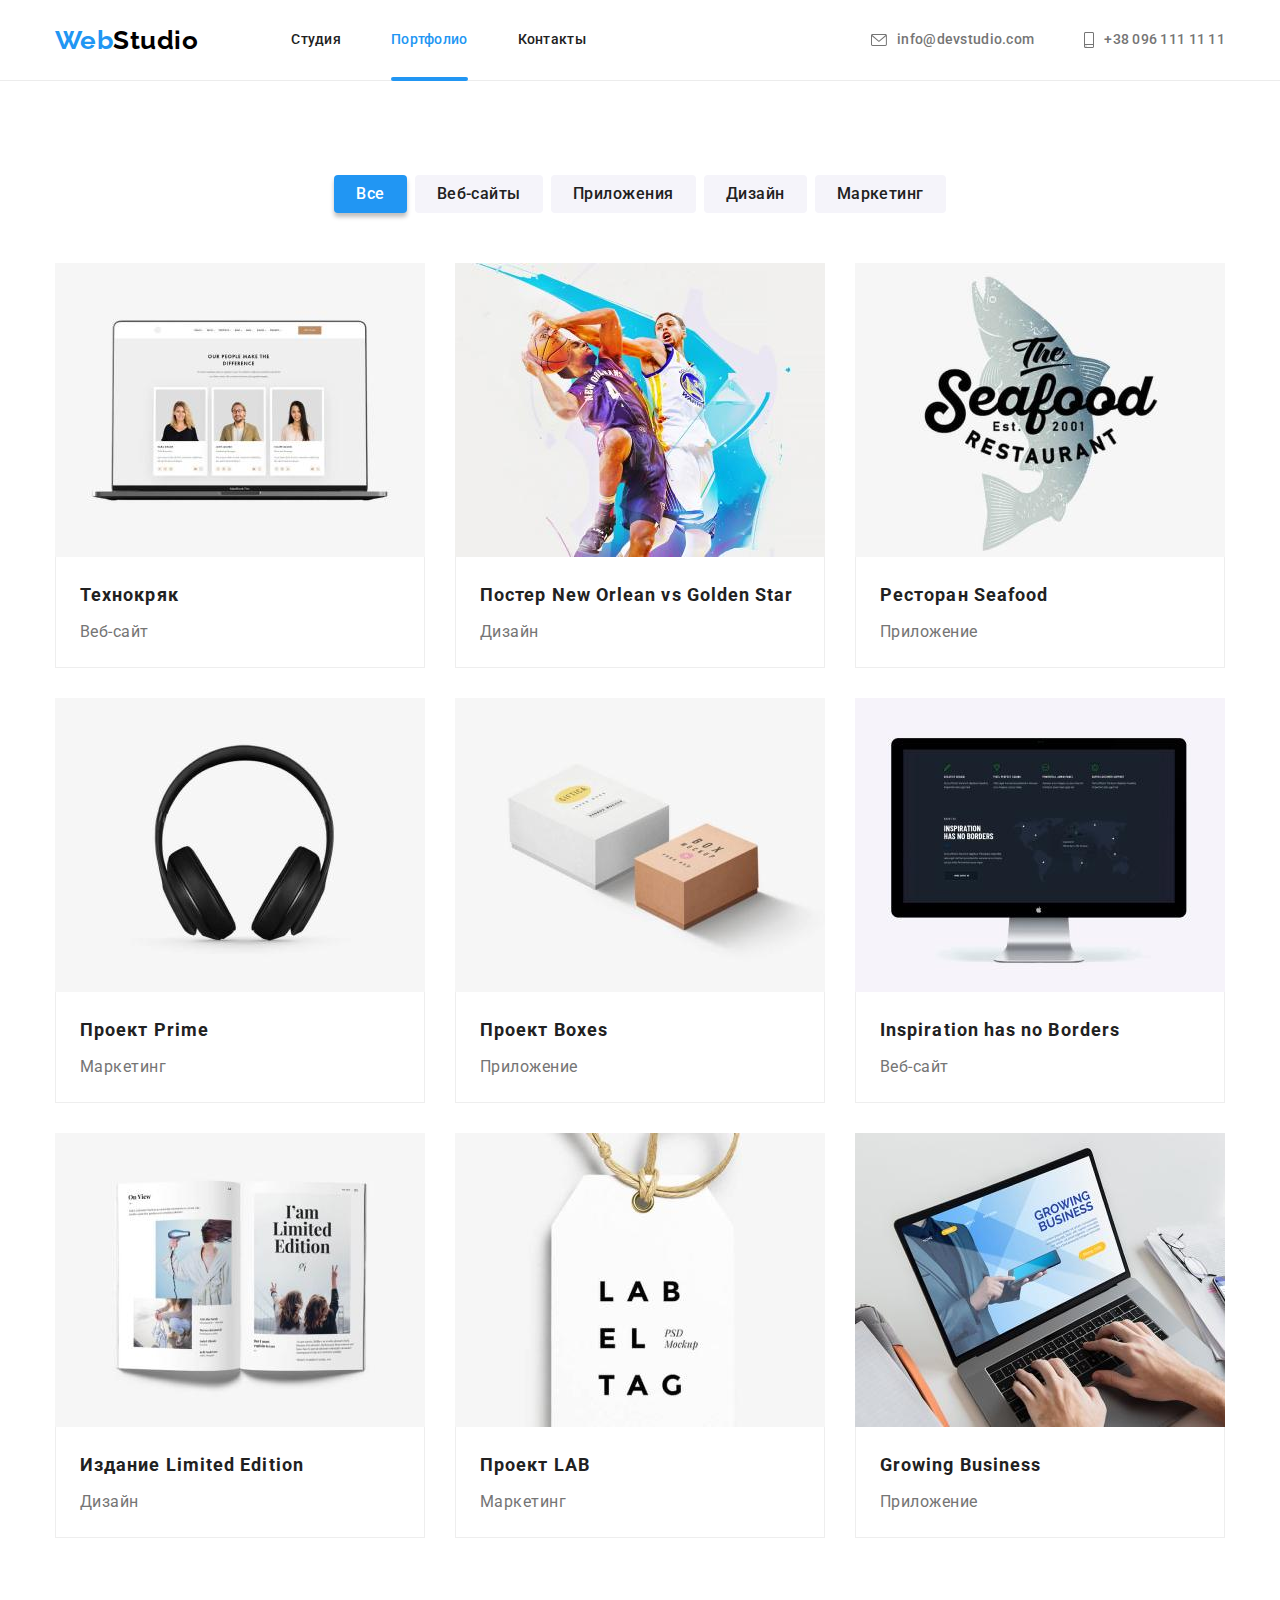
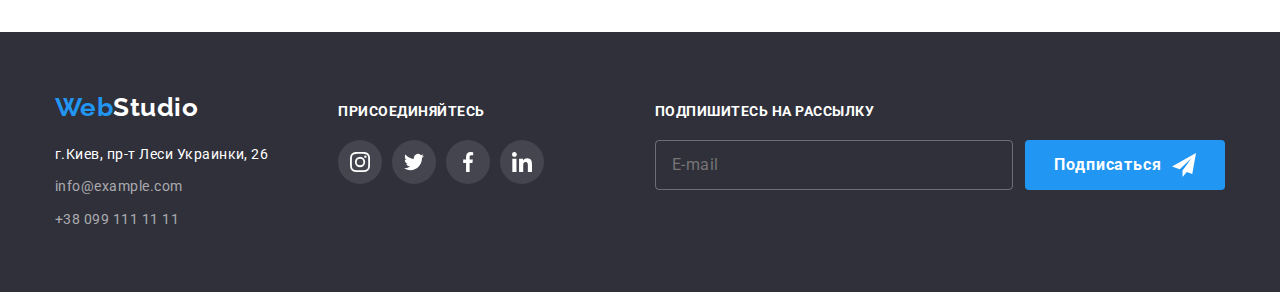
==== portfolio.html @ 1d6836b9 "Adds previous work files" ====
<!DOCTYPE html>
<html lang="ru">

<head>
    <meta charset="UTF-8">
    <meta http-equiv="X-UA-Compatible" content="IE=edge">
    <meta name="viewport" content="width=device-width, initial-scale=1.0">
    <title>Портфолио</title>
    <link rel="preconnect" href="https://fonts.googleapis.com">
    <link rel="preconnect" href="https://fonts.gstatic.com" crossorigin>
    <link href="https://fonts.googleapis.com/css2?family=Raleway:wght@700&family=Roboto:wght@400;500;700;900&display=swap" rel="stylesheet">
    <link rel="stylesheet" href="https://cdnjs.cloudflare.com/ajax/libs/modern-normalize/1.1.0/modern-normalize.min.css">
    <link rel="stylesheet" href="./css/styles.css">
</head>

<body>
    <header class="header">
        <div class="container header-content">
            <!--Лого-->
            <a href="./index.html" class="logo link" lang="en">
                Web<span class="header-logo">Studio</span>
            </a>
    
            <!--Навигация-->
            <nav class="site-nav">
                <ul class="header-list list">
    
                    <li class="header-item">
                        <a href="./index.html" class="header-link link">Студия</a>
                    </li>
    
                    <li class="header-item">
                        <a href="./portfolio.html" class="header-link link current-page">Портфолио</a>
                    </li>
    
                    <li class="header-item">
                        <a href="" class="header-link link">Контакты</a>
                    </li>
    
                </ul>
            </nav>
    
            <!--Контакты №1-->
            <ul class="contacts-list list">
    
                <li class="contacts-item">
                    <a href="mailto:info@devstudio.com" class="header-link contacts-link link">
                        <svg class="icon-envelope" width="16" height="12">
                            <use href="./images/icons.svg#envelope"></use>
                        </svg>
                        info@devstudio.com
                    </a>
                </li>
    
                <li class="contacts-item">
                    <a href="tel:+380961111111" class="header-link contacts-link link">
                        <svg class="icon-smartphone" width="10" height="16">
                            <use href="./images/icons.svg#smartphone"></use>
                        </svg>
                        <span>+38 096 111 11 11</span>
                    </a>
                </li>
    
            </ul>
        </div>
    </header>

<main>
    <section class="section">
        <div class="container">
            <h1 class="visually-hidden">Наше портфолио</h1>
            
            <!--Фильтр-->
            <ul class="filter-list list">
            
                <li class="filter-item">
                    <button class="filter-button current-filter-button btn" type="button">Все</button>
                </li>
            
                <li class="filter-item">
                    <button class="filter-button btn" type="button">Веб-сайты</button>
                </li>
            
                <li class="filter-item">
                    <button class="filter-button btn" type="button">Приложения</button>
                </li>
            
                <li class="filter-item">
                    <button class="filter-button btn" type="button">Дизайн</button>
                </li>
            
                <li class="filter-item">
                    <button class="filter-button btn" type="button">Маркетинг</button>
                </li>
            
            </ul>
            
            <!--Примеры работ-->
            <ul class="work-list list">
            
                <li class="work-item">
                    <a class="work-link link" href="">
                        <div class="work-thumb">
                            <img src="./images/portfolio1.jpg" alt="Ноутбук с открытой страницей сайта" width="370" height="294">
                            <p class="work-description">
                                Технокряк это современная площадка распространения коронавируса. Компании используют эту платформу для цифрового
                                шпионажа и атак на защищённые сервера конкурентов.
                            </p>
                        </div>
                        <div class="work-item-content">
                            <h2 class="work-name">Технокряк</h2>
                            <p class="work-type">Веб-сайт</p>
                        </div>
                    </a>
                </li>
            
                <li class="work-item">
                    <a class="work-link link" href="">
                        <div class="work-thumb">
                            <img src="./images/portfolio2.jpg" alt="Два баскетболиста с баскетбольным мячом" width="370" height="294">
                            <p class="work-description">
                                Технокряк это современная площадка распространения коронавируса. Компании используют эту платформу для цифрового
                                шпионажа и атак на защищённые сервера конкурентов.
                            </p>
                        </div>
                        <div class="work-item-content">
                            <h2 class="work-name">Постер <span lang="en">New Orlean vs Golden Star</span></h2>
                            <p class="work-type">Дизайн</p>
                        </div>
                    </a>
                </li>
            
                <li class="work-item">
                    <a class="work-link link" href="">
                        <div class="work-thumb">
                            <img src="./images/portfolio3.jpg" alt="Логотип ресторана" width="370" height="294">
                            <p class="work-description">
                                Технокряк это современная площадка распространения коронавируса. Компании используют эту платформу для цифрового
                                шпионажа и атак на защищённые сервера конкурентов.
                            </p>
                        </div>
                        <div class="work-item-content">
                            <h2 class="work-name">Ресторан <span lang="en">Seafood</span></h2>
                            <p class="work-type">Приложение</p>
                        </div>
                    </a>
                </li>
            
                <li class="work-item">
                    <a class="work-link link" href="">
                        <div class="work-thumb">
                            <img src="./images/portfolio4.jpg" alt="Наушники" width="370" height="294">
                            <p class="work-description">
                                Технокряк это современная площадка распространения коронавируса. Компании используют эту платформу для цифрового
                                шпионажа и атак на защищённые сервера конкурентов.
                            </p>
                        </div>
                        <div class="work-item-content">
                            <h2 class="work-name">Проект <span lang="en">Prime</span></h2>
                            <p class="work-type">Маркетинг</p>
                        </div>
                    </a>
                </li>
            
                <li class="work-item">
                    <a class="work-link link" href="">
                        <div class="work-thumb">
                            <img src="./images/portfolio5.jpg" alt="Белая и коричневая картонные коробочки" width="370" height="294">
                            <p class="work-description">
                                Технокряк это современная площадка распространения коронавируса. Компании используют эту платформу для цифрового
                                шпионажа и атак на защищённые сервера конкурентов.
                            </p>
                        </div>
                        <div class="work-item-content">
                            <h2 class="work-name">Проект <span lang="en">Boxes</span></h2>
                            <p class="work-type">Приложение</p>
                        </div>
                    </a>
                </li>
            
                <li class="work-item">
                    <a class="work-link link" href="">
                        <div class="work-thumb">
                            <img src="./images/portfolio6.jpg" alt="Моноблок с открытой страницей сайта" width="370" height="294">
                            <p class="work-description">
                                Технокряк это современная площадка распространения коронавируса. Компании используют эту платформу для цифрового
                                шпионажа и атак на защищённые сервера конкурентов.
                            </p>
                        </div>
                        <div class="work-item-content">
                            <h2 class="work-name" lang="en">Inspiration has no Borders</h2>
                            <p class="work-type">Веб-сайт</p>
                        </div>
                    </a>
                </li>
            
                <li class="work-item">
                    <a class="work-link link" href="">
                        <div class="work-thumb">
                            <img src="./images/portfolio7.jpg" alt="Разворот журнала" width="370" height="294">
                            <p class="work-description">
                                Технокряк это современная площадка распространения коронавируса. Компании используют эту платформу для цифрового
                                шпионажа и атак на защищённые сервера конкурентов.
                            </p>
                        </div>
                        <div class="work-item-content">
                            <h2 class="work-name">Издание <span lang="en">Limited Edition</span></h2>
                            <p class="work-type">Дизайн</p>
                        </div>
                    </a>
                </li>
            
                <li class="work-item">
                    <a class="work-link link" href="">
                        <div class="work-thumb">
                            <img src="./images/portfolio8.jpg" alt="Бирка с логотипом проекта" width="370" height="294">
                            <p class="work-description">
                                Технокряк это современная площадка распространения коронавируса. Компании используют эту платформу для цифрового
                                шпионажа и атак на защищённые сервера конкурентов.
                            </p>
                        </div>
                        <div class="work-item-content">
                            <h2 class="work-name">Проект <span lang="en">LAB</span></h2>
                            <p class="work-type">Маркетинг</p>
                        </div>
                    </a>
                </li>
            
                <li class="work-item">
                    <a class="work-link link" href="">
                        <div class="work-thumb">
                            <img src="./images/portfolio9.jpg" alt="Ноутбук с открытой страницей приложения" width="370" height="294">
                            <p class="work-description">
                                Технокряк это современная площадка распространения коронавируса. Компании используют эту платформу для цифрового
                                шпионажа и атак на защищённые сервера конкурентов.
                            </p>
                        </div>
                        <div class="work-item-content">
                            <h2 class="work-name" lang="en">Growing Business</h2>
                            <p class="work-type">Приложение</p>
                        </div>
                    </a>
                </li>
            
            </ul>
        </div>
    </section>
</main>

<footer class="footer">
    <div class="container flex-footer">
        <div class="first-footer-div">
            <!--Лого-->
            <a href="./index.html" class="logo link" lang="en">
                Web<span class="footer-logo">Studio</span>
            </a>
    
            <!--Контакти №2-->
            <address>
                <ul class="footer-list list">
    
                    <li class="footer-item">
                        <a href="https://goo.gl/maps/CdvJLRiEL6Q8Smko8" target="_blank" rel="noreferrer noopener"
                            class="footer-first-link footer-link link">г.Киев, пр-т Леси Украинки, 26</a>
                    </li>
    
                    <li class="footer-item">
                        <a href="mailto:info@example.com" class="footer-link link">info@example.com</a>
                    </li>
    
                    <li class="footer-item">
                        <a href="tel:+380991111111" class="footer-link link">+38 099 111 11 11</a>
                    </li>
    
                </ul>
            </address>
        </div>
    
        <!--Присоединяйтесь-->
        <div class="footer-second-div">
            <strong class="footer-div-title">Присоединяйтесь</strong>
            <ul class="join-list list">
    
                <li class="join-item">
                    <a class="join-social-link" href="">
                        <svg width="20" height="20">
                            <use href="./images/icons.svg#instagram"></use>
                        </svg>
                    </a>
                </li>
    
                <li class="join-item">
                    <a class="join-social-link" href="">
                        <svg width="20" height="20">
                            <use href="./images/icons.svg#twitter"></use>
                        </svg>
                    </a>
                </li>
    
                <li class="join-item">
                    <a class="join-social-link" href="">
                        <svg width="20" height="20">
                            <use href="./images/icons.svg#facebook"></use>
                        </svg>
                    </a>
                </li>
    
                <li class="join-item">
                    <a class="join-social-link" href="">
                        <svg width="20" height="20">
                            <use href="./images/icons.svg#linkedin"></use>
                        </svg>
                    </a>
                </li>
    
            </ul>
        </div>
    
        <!--Подпишитесь-->
        <div class="footer-third-div">
            <strong class="footer-div-title">Подпишитесь на рассылку</strong>
    
            <form class="subscribe-form">
                <label for="subscribe-mail"></label>
                <input class="subscribe-input" type="email" name="subscribe-mail" id="subscribe-mail" placeholder="E-mail">
    
                <button class="subscribe-button btn" type="submit">Подписаться
                    <svg class="send-icon" width="24" height="24">
                        <use href="./images/icons.svg#send"></use>
                    </svg>
                </button>
            </form>
        </div>
    </div>
</footer>
</body>

</html>
---- css/styles.css ----
/* ------------Общие------------ */
:root {
	--primary-text-color: #212121;
	--secondary-text-color: #757575;
	--accent-text-color: #2196f3;
	--button-first-text-color: #212121;
	--button-second-text-color: #fff;
	--button-first-bg-color: #f5f4fa;
	--button-second-bg-color: #2196f3;
	--primary-background-color: #fff;
	--second-background-color: #2f303a;
	--third-background-color: #f5f4fa;
	--footer-link-color: rgba(255, 255, 255, 0.6);
	--just-white-color: #fff;
	--main-logo-color: #2196f3;
	--second-logo-color: #000;
	--third-logo-color: #fff;
	--hero-button-hover-bgcolor: #188ce8;
	--work-content-border-color: #eee;
	--header-border-color: #ececec;
	--features-icon-bgcolor: #f5f4fa;
	--members-primary-icon-color: #afb1b8;
	--members-accent-icon-color: #fff;
	--members-accent-icon-bgcolor: #2196f3;
	--clients-primary-icon-color: #afb1b8;
	--clients-accent-icon-color: #2196f3;
	--join-icon-color: #fff;
	--join-primary-icon-bgcolor: rgba(255, 255, 255, 0.1);
	--join-accent-icon-bgcolor: #2196f3;
	--cubic: cubic-bezier(0.4, 0, 0.2, 1);
}

body {
	font-family: Roboto, sans-serif;
	color: var(--primary-text-color);
	letter-spacing: 0.03em;
}

.link {
	text-decoration: none;
}

.list {
	list-style-type: none;
}

.btn {
	cursor: pointer;
	border: none;
}

h1,
h2,
h3,
h4,
h5,
h6,
p,
ul {
	padding: 0;
	margin: 0;
}

img {
	display: block;
	max-width: 100%;
	height: auto;
}

svg {
	display: block;
}

.container {
	width: 1200px;
	margin-right: auto;
	margin-left: auto;
	padding-right: 15px;
	padding-left: 15px;
}

.section {
	padding-top: 94px;
	padding-bottom: 94px;
}

.visually-hidden {
	position: absolute;
	width: 1px;
	height: 1px;
	margin: -1px;
	padding: 0;
	overflow: hidden;
	border: 0;
	clip: rect(0 0 0 0);
}

/* ------------Хедер------------ */
.header {
	border-bottom: 1px solid var(--header-border-color);
}

.header-content {
	display: flex;
	align-items: center;
}

.site-nav {
	display: flex;
	margin-left: 93px;
}

/* Лого */
.logo {
	display: block;

	font-family: Raleway, sans-serif;
	font-weight: 700;
	font-size: 26px;
	line-height: 1.19;
	color: var(--main-logo-color);
}

.header-logo {
	color: var(--second-logo-color);
}

/* Хедер линки */
.header-list {
	display: flex;
}

.header-item:not(:last-child) {
	margin-right: 50px;
}

.header-link {
	display: block;
	padding: 32px 0;

	font-weight: 500;
	font-size: 14px;
	line-height: 1.14;
	letter-spacing: 0.02em;
	color: inherit;
	transition: color 250ms var(--cubic);
}

.contacts-list {
	display: flex;
	margin-left: auto;
}

.contacts-item:not(:last-child) {
	margin-right: 50px;
}

.icon-envelope,
.icon-smartphone {
	margin-right: 10px;

	fill: currentColor;
}

.contacts-link {
	display: flex;
	align-items: center;
	color: var(--secondary-text-color);
}

.header-link:hover,
.header-link:focus,
.footer-link:hover,
.footer-link:focus {
	color: var(--accent-text-color);
}

.current-page {
	position: relative;
	color: var(--accent-text-color);
}

.current-page::after {
	content: "";
	position: absolute;
	bottom: -1px;

	display: block;
	border-radius: 2px;
	width: 100%;
	height: 4px;

	background-color: var(--accent-text-color);
}

/* ------------Мейн Студио------------ */
/* Герой */
.hero {
	max-width: 1600px;
	height: 600px;
	margin-left: auto;
	margin-right: auto;
	padding-top: 200px;
	padding-bottom: 200px;

	background-color: var(--second-background-color);
	background-image: linear-gradient(to right, rgba(47, 48, 58, 0.4), rgba(47, 48, 58, 0.4)), url(../images/hero.jpg);
	background-position: center;
	background-size: cover;
	background-repeat: no-repeat;
	text-align: center;
}

.hero-title {
	margin-bottom: 30px;

	font-weight: 900;
	font-size: 44px;
	line-height: 1.36;
	text-align: center;
	letter-spacing: 0.06em;
	text-transform: uppercase;
	color: var(--just-white-color);
}

.hero-button {
	min-width: 200px;
	padding: 10px 32px;
	border-radius: 4px;

	font-family: inherit;
	font-weight: 700;
	font-size: 16px;
	line-height: 1.87;
	letter-spacing: 0.06em;
	color: var(--button-second-text-color);
	background-color: var(--button-second-bg-color);
	transition: background-color 250ms var(--cubic);
}

.hero-button:hover,
.hero-button:focus {
	background-color: var(--hero-button-hover-bgcolor);
}

/* Особенности работы */

.features-list {
	display: flex;
	justify-content: space-between;
}

.features-item {
	flex-basis: calc((100% - 90px) / 4);
}

.features-icon-div {
	display: flex;
	justify-content: center;
	align-items: center;
	margin-bottom: 30px;

	width: 270px;
	height: 120px;
	border-radius: 4px;

	background-color: var(--features-icon-bgcolor);
}

.features-item-title {
	margin-bottom: 10px;

	font-weight: 700;
	font-size: 14px;
	line-height: 1.14;
	text-transform: uppercase;
}

.features-item-text {
	font-size: 14px;
	line-height: 1.71;
	color: var(--secondary-text-color);
}

/* Чем мы занимаемся */

.speciality {
	padding-top: 0;
}

.speciality-title {
	margin-bottom: 50px;

	font-weight: 700;
	font-size: 36px;
	line-height: 1.17;
	text-align: center;
}

.speciality-list {
	display: flex;
}
.speciality-item {
	flex-basis: calc((100% - 60px) / 3);
}

.speciality-item:not(:last-child) {
	margin-right: 30px;
}

.speciality-thumb {
	position: relative;
}

.speciality-item-title {
	position: absolute;
	bottom: 0px;
	display: flex;
	justify-content: center;
	align-items: center;

	width: 100%;
	height: 70px;

	font-weight: 700;
	font-size: 14px;
	line-height: 1.14;
	text-transform: uppercase;
	color: var(--just-white-color);
	background-color: rgba(47, 48, 58, 0.8);
}

/* Наша команда */
.members {
	background-color: var(--third-background-color);
}

.members-list {
	display: flex;
}

.members-item {
	flex-basis: calc((100% - 90px) / 4);
	border-radius: 0px 0px 4px 4px;

	background-color: var(--primary-background-color);
	box-shadow: 0px 1px 3px rgba(0, 0, 0, 0.12), 0px 1px 1px rgba(0, 0, 0, 0.14), 0px 2px 1px rgba(0, 0, 0, 0.2);
}

.members-item:not(:last-child) {
	margin-right: 30px;
}

.members-title {
	margin-bottom: 50px;

	font-weight: 700;
	font-size: 36px;
	line-height: 1.17;
	text-align: center;
}

.members-content {
	padding-top: 30px;
	padding-bottom: 30px;
}

.members-name {
	margin-bottom: 10px;

	font-weight: 500;
	font-size: 16px;
	line-height: 1.19;
	text-align: center;
}

.members-speciality {
	margin-bottom: 16px;

	font-size: 16px;
	line-height: 1.19;
	text-align: center;
	color: var(--secondary-text-color);
}

.members-sociallink-list {
	display: flex;
	justify-content: center;
}

.members-sociallink-item:not(:last-child) {
	margin-right: 10px;
}

.members-social-link {
	display: flex;
	justify-content: center;
	align-items: center;

	width: 44px;
	height: 44px;
	border-radius: 50%;

	fill: var(--members-primary-icon-color);
	transition: background-color 250ms var(--cubic), fill 250ms var(--cubic);
}

.members-social-link:hover,
.members-social-link:focus {
	background-color: var(--members-accent-icon-bgcolor);
	fill: var(--members-accent-icon-color);
	outline: none;
}

/* Постоянные клиенты */
.client-title {
	margin-bottom: 50px;

	font-weight: 700;
	font-size: 36px;
	line-height: 1.17;
	text-align: center;
}

.client-list {
	display: flex;
	justify-content: space-between;
}

.client-link {
	display: flex;
	justify-content: center;
	align-items: center;

	width: 170px;
	height: 92px;
	border-radius: 4px;

	fill: var(--clients-primary-icon-color);
	border: 1px solid var(--clients-primary-icon-color);
	transition: fill 250ms var(--cubic), border-color 250ms var(--cubic);
}

.client-link:hover,
.client-link:focus {
	fill: var(--clients-accent-icon-color);
	border-color: var(--clients-accent-icon-color);
	outline: none;
}

/* ------------Футер------------*/
/* Линки */
.footer {
	padding-top: 60px;
	padding-bottom: 60px;

	background-color: var(--second-background-color);
}

.flex-footer {
	display: flex;
	align-items: baseline;
}

.first-footer-div {
	margin-right: 70px;
}

.footer-logo {
	color: var(--third-logo-color);
}

.footer .logo {
	margin-bottom: 20px;
}

.footer-item:not(:last-child) {
	margin-bottom: 9px;
}

.footer-link {
	font-style: normal;
	font-size: 14px;
	line-height: 1.71;
	color: var(--footer-link-color);
	transition: color 250ms var(--cubic);
}

.footer-first-link {
	color: var(--just-white-color);
}

/* Присоединяйтесь */
.footer-div-title {
	display: block;
	margin-bottom: 20px;

	font-weight: 700;
	font-size: 14px;
	line-height: 1.14;
	text-transform: uppercase;
	color: var(--just-white-color);
}

.join-list {
	display: flex;
	justify-content: center;
}

.join-item:not(:last-child) {
	margin-right: 10px;
}

.join-social-link {
	display: flex;
	justify-content: center;
	align-items: center;
	width: 44px;
	height: 44px;
	border-radius: 50%;

	fill: var(--join-icon-color);
	background-color: var(--join-primary-icon-bgcolor);
	transition: background-color 250ms var(--cubic);
}

.join-social-link:hover,
.join-social-link:focus {
	background-color: var(--join-accent-icon-bgcolor);
	outline: none;
}

/* Подпишитесь */
.footer-third-div {
	margin-left: auto;
}

.subscribe-form {
	display: flex;
}

.subscribe-input {
	width: 358px;
	padding: 14px 16px;
	margin-right: 12px;
	border: 1px solid rgba(255, 255, 255, 0.3);
	border-radius: 4px;

	line-height: 1.25;
	letter-spacing: 0.03em;
	color: rgba(255, 255, 255, 0.6);
	background-color: transparent;

	transition: border 250ms var(--cubic), box-shadow 250ms var(--cubic);
}

.subscribe-input:hover,
.subscribe-input:focus {
	border: 1px solid #2196f3;
	box-shadow: 0px 4px 4px rgba(0, 0, 0, 0.15);
	outline: none;
}

.subscribe-button {
	display: flex;
	justify-content: center;
	align-items: center;

	min-width: 200px;
	padding: 10px;

	font-weight: 700;
	line-height: 1.87;
	letter-spacing: 0.06em;
	color: var(--just-white-color);
	background: #2196f3;
	border-radius: 4px;

	transition: box-shadow 250ms var(--cubic);
}

.send-icon {
	margin-left: 10px;
}

.subscribe-button:hover,
.subscribe-button:focus {
	box-shadow: 0px 4px 4px rgba(0, 0, 0, 0.15);
}

/* -------------Мейн Портфолио------------- */
/* Фильтр */
.filter-list {
	display: flex;
	justify-content: center;
	margin-bottom: 50px;
}

.filter-button {
	padding: 6px 22px;
	border-radius: 4px;

	font-family: inherit;
	font-weight: 500;
	font-size: 16px;
	line-height: 1.62;
	text-align: center;
	letter-spacing: inherit;
	color: var(--button-first-text-color);
	background-color: var(--button-first-bg-color);
	transition: color 250ms var(--cubic), background-color 250ms var(--cubic), box-shadow 250ms var(--cubic);
}

.filter-item:not(:last-child) {
	margin-right: 8px;
}

.current-filter-button,
.filter-button:hover,
.filter-button:focus {
	color: var(--button-second-text-color);
	background-color: var(--button-second-bg-color);
	box-shadow: 0px 4px 4px rgba(0, 0, 0, 0.25);
}

/* Примеры работ */
.work-list {
	display: flex;
	flex-wrap: wrap;
	margin-top: -30px;
	margin-left: -30px;
}

.work-item {
	flex-basis: calc(100% / 3 - 30px);
	margin-top: 30px;
	margin-left: 30px;
}
.work-link {
	display: block;
	transition: box-shadow 250ms var(--cubic);
}

.work-thumb {
	position: relative;
	overflow: hidden;
}

.work-description {
	position: absolute;
	top: 0px;
	display: flex;
	justify-content: center;
	align-items: center;
	transform: translateY(100%);

	height: 100%;
	width: 100%;
	padding: 24px;

	font-size: 18px;
	line-height: 1.56;
	color: #ffffff;
	background-color: rgba(33, 150, 243, 0.9);
	transition: transform 250ms var(--cubic);
}

.work-link:hover,
.work-link:focus {
	box-shadow: 0px 4px 4px rgba(0, 0, 0, 0.25);
	outline: none;
}

.work-link:hover .work-description,
.work-link:focus .work-description {
	transform: translateY(0);
}

.work-item-content {
	padding: 20px 24px;
	border: 1px solid var(--work-content-border-color);
	border-top: none;
}

.work-name {
	margin-bottom: 4px;

	font-weight: 700;
	font-size: 18px;
	line-height: 2;
	letter-spacing: 0.06em;
	color: var(--primary-text-color);
}

.work-type {
	font-size: 16px;
	line-height: 1.87;
	color: var(--secondary-text-color);
}

/* -------------Модалка------------- */
.backdrop {
	position: fixed;
	top: 0;
	left: 0;

	width: 100%;
	height: 100%;

	background-color: rgba(0, 0, 0, 0.2);
	opacity: 1;
	transition: opacity 250ms var(--cubic);
}

.backdrop.is-hidden {
	visibility: hidden;
	opacity: 0;
	pointer-events: none;
}

.modal {
	position: absolute;
	top: 50%;
	left: 50%;
	transform: translate(-50%, -50%) scale(1);

	padding: 40px 44px 40px 36px;
	width: 528px;
	min-height: 581px;
	border-radius: 4px;

	background-color: #fff;
	box-shadow: 0px 1px 3px rgba(0, 0, 0, 0.12), 0px 1px 1px rgba(0, 0, 0, 0.14), 0px 2px 1px rgba(0, 0, 0, 0.2);
	transition: transform 250ms var(--cubic);
}

.backdrop.is-hidden .modal {
	transform: translate(-50%, -50%) scale(0.9);
}

.close-button {
	position: absolute;
	top: 8px;
	right: 8px;
	display: flex;
	justify-content: center;
	align-items: center;

	width: 30px;
	height: 30px;
	border-radius: 50%;

	background-color: #fff;
	border: 1px solid rgba(0, 0, 0, 0.1);
	cursor: pointer;

	transition: fill 250ms var(--cubic);
}

.close-button:focus,
.close-button:hover {
	fill: #2196f3;
}

.modal-title {
	display: block;

	margin-bottom: 12px;

	font-size: 20px;
	line-height: 1.15;
	text-align: center;
}

.modal-form {
	width: 448px;
	margin-left: auto;
	margin-right: auto;
}

.form-group {
	display: flex;
	flex-direction: column;

	margin-bottom: 10px;

	/* cursor: pointer; */
}

.form-group label {
	margin-bottom: 4px;

	font-size: 12px;
	line-height: 1.17;
	letter-spacing: 0.01em;
	color: #757575;
}

.form-group input {
	width: 100%;
	height: 40px;
	border: 1px solid rgba(33, 33, 33, 0.2);
	border-radius: 4px;
	padding: 11px 11px 11px 42px;

	font-size: 14px;

	transition: border 250ms var(--cubic);
}

.modal-input-div {
	position: relative;
}

.modal-input-icon {
	position: absolute;
	top: 50%;
	left: 12px;
	transform: translateY(-50%);

	transition: fill 250ms var(--cubic);
}

.form-group input:hover,
.form-group input:focus {
	border: 1px solid #2196f3;
	outline: none;
}

.form-group input:hover + .modal-input-icon,
.form-group input:focus + .modal-input-icon {
	fill: #2196f3;
}

.form-group textarea {
	height: 120px;
	border: 1px solid rgba(33, 33, 33, 0.2);
	border-radius: 4px;
	padding: 12px 16px;

	resize: none;

	font-size: 14px;

	transition: border 250ms var(--cubic);
}

.textarea {
	margin-bottom: 20px;
}

.form-group textarea:hover,
.form-group textarea:focus {
	border: 1px solid #2196f3;
	outline: none;
}

.form-group textarea::placeholder {
	font-size: 12px;
	line-height: 1.17;
	letter-spacing: 0.01em;
	color: rgba(117, 117, 117, 0.5);
}

.modal-checkbox {
	margin-bottom: 30px;
}

.modal-checkbox-input {
	position: absolute;
	width: 1px;
	height: 1px;
	margin: -1px;
	border: 0;
	padding: 0;
	clip: rect(0 0 0 0);
	overflow: hidden;
}

.modal-checkbox-label {
	display: flex;
	justify-content: center;
	align-items: center;

	font-size: 14px;
	line-height: 1.71;
	letter-spacing: 0.03em;
	color: #757575;
}

.modal-checkbox-label span {
	display: flex;
	justify-content: center;
	align-items: center;
	width: 16px;
	height: 15px;
	margin-right: 8px;
	border: 1px solid #000000;
	border-radius: 4px;
	box-shadow: 0px 4px 4px rgba(0, 0, 0, 0.25);
	cursor: pointer;

	transition: background-color 250ms var(--cubic), border 250ms var(--cubic);
}

.modal-checkbox-input:checked + .modal-checkbox-label span {
	background-color: #2196f3;
	border: transparent;
	box-shadow: none;
}

.modal-checkbox-input:hover + .modal-checkbox-label > span,
.modal-checkbox-input:focus + .modal-checkbox-label > span {
	border: 2px solid #000000;
}

.modal-checkbox-link {
	color: #2196f3;
}

.modal-button {
	display: flex;
	justify-content: center;
	align-items: center;

	min-width: 200px;
	margin: auto;
	padding: 10px;

	font-weight: 700;
	line-height: 1.87;
	letter-spacing: 0.06em;
	color: var(--just-white-color);
	background-color: #2196f3;
	border-radius: 4px;
	box-shadow: 0px 4px 4px rgba(0, 0, 0, 0.15);

	transition: background-color 250ms var(--cubic);
}

.modal-button:hover,
.modal-button:focus {
	background-color: #188ce8;
}
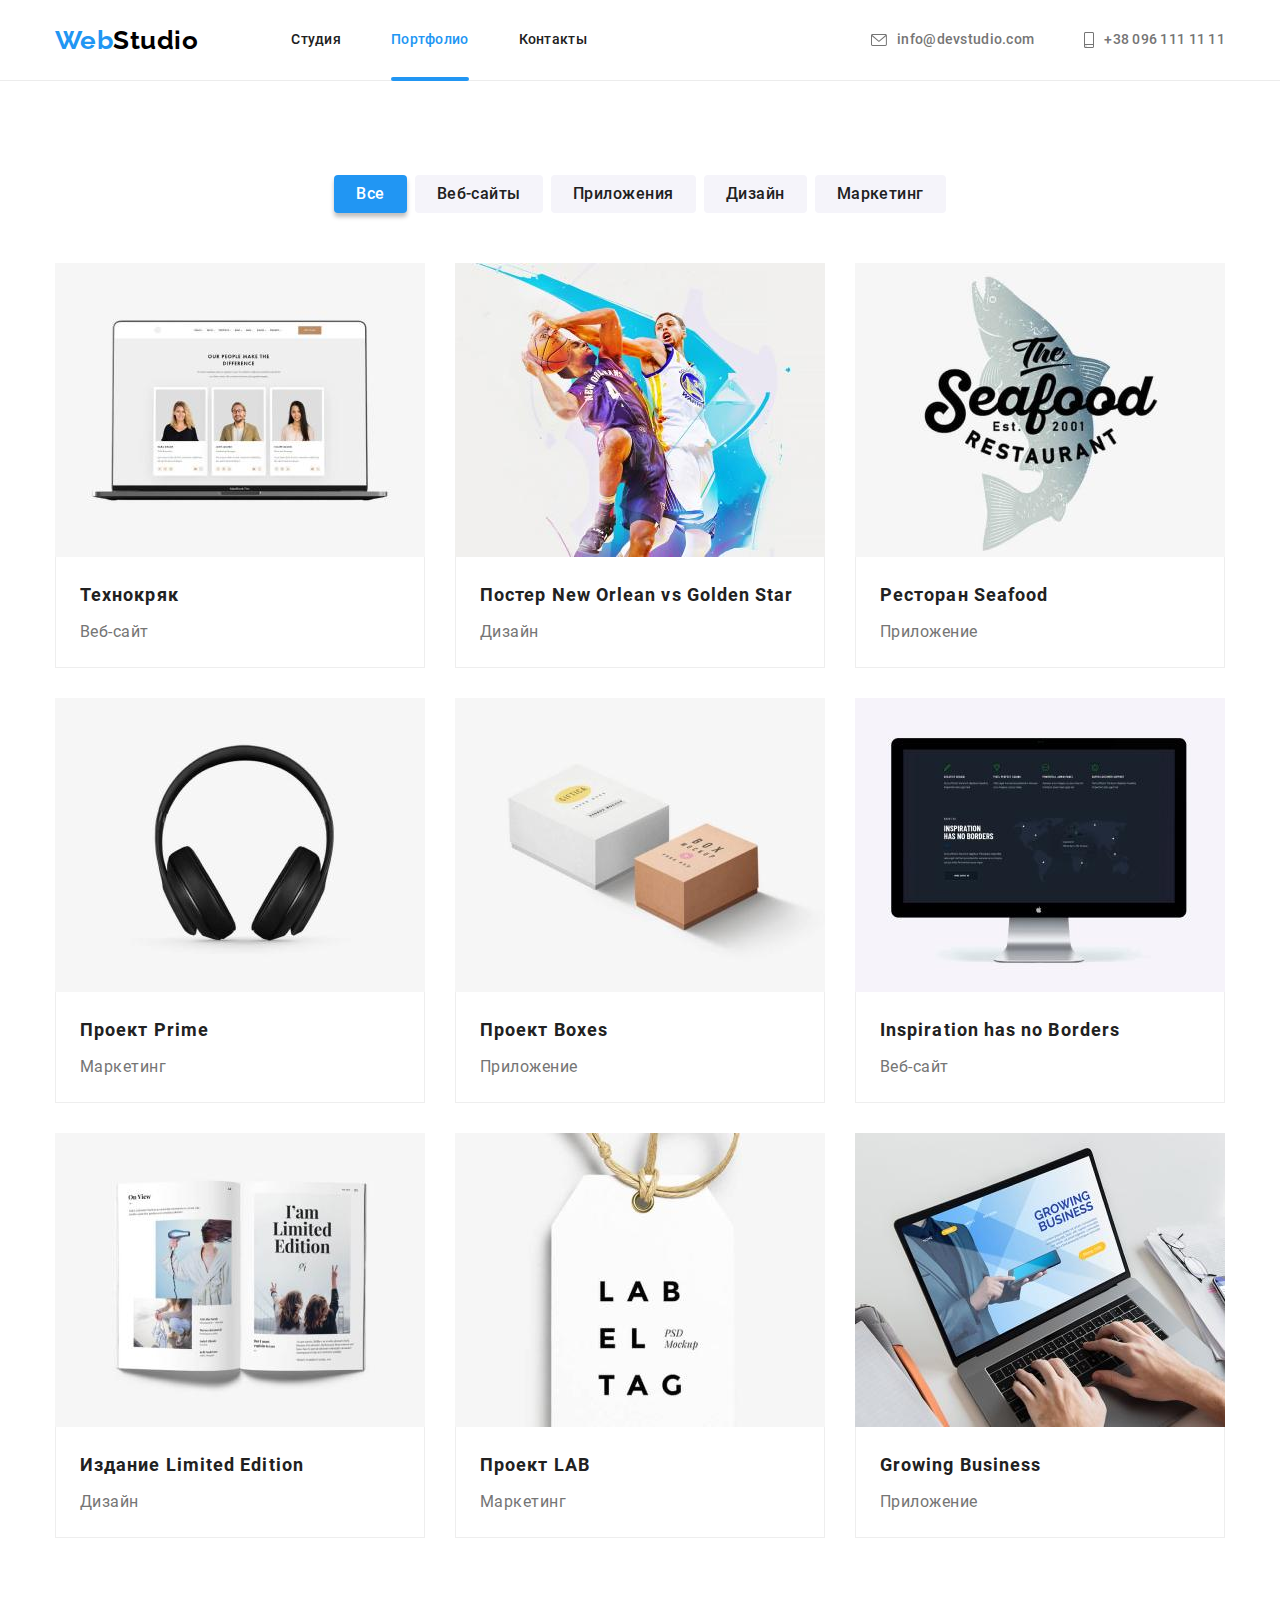
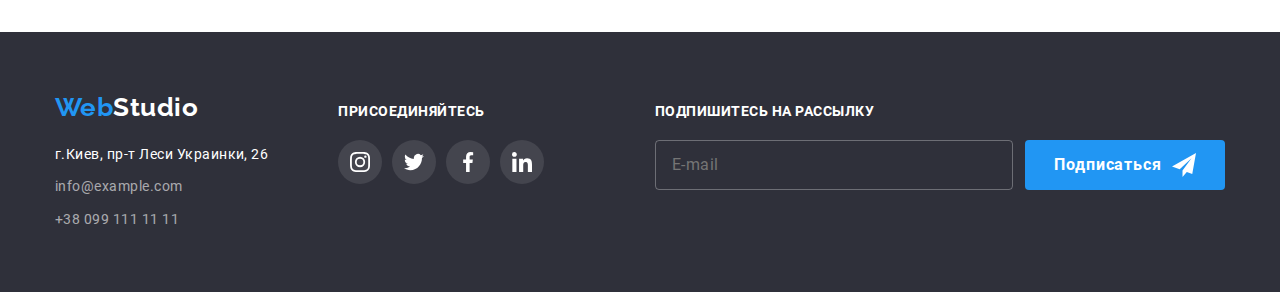
==== commit 0385fe46: "Adds SASS architecture, local fonts and normalize css" ====
--- a/portfolio.html
+++ b/portfolio.html
@@ -6,11 +6,8 @@
     <meta http-equiv="X-UA-Compatible" content="IE=edge">
     <meta name="viewport" content="width=device-width, initial-scale=1.0">
     <title>Портфолио</title>
-    <link rel="preconnect" href="https://fonts.googleapis.com">
-    <link rel="preconnect" href="https://fonts.gstatic.com" crossorigin>
-    <link href="https://fonts.googleapis.com/css2?family=Raleway:wght@700&family=Roboto:wght@400;500;700;900&display=swap" rel="stylesheet">
-    <link rel="stylesheet" href="https://cdnjs.cloudflare.com/ajax/libs/modern-normalize/1.1.0/modern-normalize.min.css">
-    <link rel="stylesheet" href="./css/styles.css">
+    <link rel="stylesheet" href="./css/main.min.css">
+
 </head>
 
 <body>
--- a/css/main.min.css
+++ b/css/main.min.css
@@ -0,0 +1,2 @@
+/*! modern-normalize v1.1.0 | MIT License | https://github.com/sindresorhus/modern-normalize */*,::before,::after{box-sizing:border-box}html{line-height:1.15;-webkit-text-size-adjust:100%;-moz-tab-size:4;tab-size:4}body{margin:0;font-family:system-ui,-apple-system,"Segoe UI",Roboto,Helvetica,Arial,sans-serif,"Apple Color Emoji","Segoe UI Emoji"}hr{height:0;color:inherit}abbr[title]{text-decoration:underline dotted}b,strong{font-weight:bolder}code,kbd,samp,pre{font-family:ui-monospace, SFMono-Regular, Consolas, "Liberation Mono", Menlo, monospace;font-size:1em}small{font-size:80%}sub,sup{font-size:75%;line-height:0;position:relative;vertical-align:baseline}sub{bottom:-0.25em}sup{top:-0.5em}table{text-indent:0;border-color:inherit}button,input,optgroup,select,textarea{font-family:inherit;font-size:100%;line-height:1.15;margin:0}button,select{text-transform:none}button,[type="button"],[type="reset"],[type="submit"]{-webkit-appearance:button}::-moz-focus-inner{border-style:none;padding:0}:-moz-focusring{outline:1px dotted ButtonText}:-moz-ui-invalid{box-shadow:none}legend{padding:0}progress{vertical-align:baseline}::-webkit-inner-spin-button,::-webkit-outer-spin-button{height:auto}[type="search"]{-webkit-appearance:textfield;outline-offset:-2px}::-webkit-search-decoration{-webkit-appearance:none}::-webkit-file-upload-button{-webkit-appearance:button;font:inherit}summary{display:list-item}:root{--primary-text-color: #212121;--secondary-text-color: #757575;--accent-text-color: #2196f3;--button-first-text-color: #212121;--button-second-text-color: #fff;--button-first-bg-color: #f5f4fa;--button-second-bg-color: #2196f3;--primary-background-color: #fff;--second-background-color: #2f303a;--third-background-color: #f5f4fa;--footer-link-color: rgba(255, 255, 255, 0.6);--just-white-color: #fff;--main-logo-color: #2196f3;--second-logo-color: #000;--third-logo-color: #fff;--hero-button-hover-bgcolor: #188ce8;--work-content-border-color: #eee;--header-border-color: #ececec;--features-icon-bgcolor: #f5f4fa;--members-primary-icon-color: #afb1b8;--members-accent-icon-color: #fff;--members-accent-icon-bgcolor: #2196f3;--clients-primary-icon-color: #afb1b8;--clients-accent-icon-color: #2196f3;--join-icon-color: #fff;--join-primary-icon-bgcolor: rgba(255, 255, 255, 0.1);--join-accent-icon-bgcolor: #2196f3;--cubic: cubic-bezier(0.4, 0, 0.2, 1)}.visually-hidden{position:absolute;width:1px;height:1px;margin:-1px;padding:0;overflow:hidden;border:0;clip:rect(0 0 0 0)}@font-face{font-family:"Roboto";font-style:normal;font-weight:400;font-display:swap;src:url(../../fonts/roboto-regular.woff) format("woff"),url(../../fonts/roboto-regular.woff2) format("woff2")}@font-face{font-family:"Roboto";font-style:normal;font-weight:500;font-display:swap;src:url(../../fonts/roboto-medium.woff) format("woff"),url(../../fonts/roboto-medium.woff2) format("woff2")}@font-face{font-family:"Roboto";font-style:normal;font-weight:700;font-display:swap;src:url(../../fonts/roboto-bold.woff) format("woff"),url(../../fonts/roboto-bold.woff2) format("woff2")}@font-face{font-family:"Roboto";font-style:normal;font-weight:900;font-display:swap;src:url(../../fonts/roboto-black.woff) format("woff"),url(../../fonts/roboto-black.woff2) format("woff2")}@font-face{font-family:"Raleway";font-style:normal;font-weight:700;font-display:swap;src:url(../../fonts/raleway-bold.woff) format("woff"),url(../../fonts/raleway-bold.woff2) format("woff2")}body{font-family:Roboto, sans-serif;color:var(--primary-text-color);letter-spacing:0.03em}.link{text-decoration:none}.list{list-style-type:none}.btn{cursor:pointer;border:none}h1,h2,h3,h4,h5,h6,p,ul{padding:0;margin:0}img{display:block;max-width:100%;height:auto}.container{width:1200px;margin-right:auto;margin-left:auto;padding-right:15px;padding-left:15px}.logo{display:block;font-family:Raleway, sans-serif;font-weight:700;font-size:26px;line-height:1.19;color:var(--main-logo-color)}.header-logo{color:var(--second-logo-color)}.footer-logo{color:var(--third-logo-color)}.footer .logo{margin-bottom:20px}.site-nav{display:flex;margin-left:93px}.header-list{display:flex}.header-item:not(:last-child){margin-right:50px}.header-link{display:block;padding:32px 0;font-weight:500;font-size:14px;line-height:1.14;letter-spacing:0.02em;color:inherit;transition:color 250ms var(--cubic)}.header-link:hover,.header-link:focus,.footer-link:hover,.footer-link:focus{color:var(--accent-text-color)}.current-page{position:relative;color:var(--accent-text-color)}.current-page::after{content:"";position:absolute;bottom:-1px;display:block;border-radius:2px;width:100%;height:4px;background-color:var(--accent-text-color)}.contacts-list{display:flex;margin-left:auto}.contacts-item:not(:last-child){margin-right:50px}.icon-envelope,.icon-smartphone{margin-right:10px;fill:currentColor}.contacts-link{display:flex;align-items:center;color:var(--secondary-text-color)}.section{padding-top:94px;padding-bottom:94px}.first-footer-div{margin-right:70px}.footer-item:not(:last-child){margin-bottom:9px}.footer-link{font-style:normal;font-size:14px;line-height:1.71;color:var(--footer-link-color);transition:color 250ms var(--cubic)}.footer-first-link{color:var(--just-white-color)}.footer-div-title{display:block;margin-bottom:20px;font-weight:700;font-size:14px;line-height:1.14;text-transform:uppercase;color:var(--just-white-color)}.join-list{display:flex;justify-content:center}.join-item:not(:last-child){margin-right:10px}.join-social-link{display:flex;justify-content:center;align-items:center;width:44px;height:44px;border-radius:50%;fill:var(--join-icon-color);background-color:var(--join-primary-icon-bgcolor);transition:background-color 250ms var(--cubic)}.join-social-link:hover,.join-social-link:focus{background-color:var(--join-accent-icon-bgcolor);outline:none}.footer-third-div{margin-left:auto}.subscribe-form{display:flex}.subscribe-input{width:358px;padding:14px 16px;margin-right:12px;border:1px solid rgba(255,255,255,0.3);border-radius:4px;line-height:1.25;letter-spacing:0.03em;color:rgba(255,255,255,0.6);background-color:transparent;transition:border 250ms var(--cubic),box-shadow 250ms var(--cubic)}.subscribe-input:hover,.subscribe-input:focus{border:1px solid #2196f3;box-shadow:0px 4px 4px rgba(0,0,0,0.15);outline:none}.subscribe-button{display:flex;justify-content:center;align-items:center;min-width:200px;padding:10px;font-weight:700;line-height:1.87;letter-spacing:0.06em;color:var(--just-white-color);background:#2196f3;border-radius:4px;transition:box-shadow 250ms var(--cubic)}.send-icon{margin-left:10px}.subscribe-button:hover,.subscribe-button:focus{box-shadow:0px 4px 4px rgba(0,0,0,0.15)}.filter-list{display:flex;justify-content:center;margin-bottom:50px}.filter-button{padding:6px 22px;border-radius:4px;font-family:inherit;font-weight:500;font-size:16px;line-height:1.62;text-align:center;letter-spacing:inherit;color:var(--button-first-text-color);background-color:var(--button-first-bg-color);transition:color 250ms var(--cubic),background-color 250ms var(--cubic),box-shadow 250ms var(--cubic)}.filter-item:not(:last-child){margin-right:8px}.current-filter-button,.filter-button:hover,.filter-button:focus{color:var(--button-second-text-color);background-color:var(--button-second-bg-color);box-shadow:0px 4px 4px rgba(0,0,0,0.25)}.backdrop{position:fixed;top:0;left:0;width:100%;height:100%;background-color:rgba(0,0,0,0.2);opacity:1;transition:opacity 250ms var(--cubic)}.backdrop.is-hidden{visibility:hidden;opacity:0;pointer-events:none}.modal{position:absolute;top:50%;left:50%;transform:translate(-50%, -50%) scale(1);padding:40px 44px 40px 36px;width:528px;min-height:581px;border-radius:4px;background-color:#fff;box-shadow:0px 1px 3px rgba(0,0,0,0.12),0px 1px 1px rgba(0,0,0,0.14),0px 2px 1px rgba(0,0,0,0.2);transition:transform 250ms var(--cubic)}.backdrop.is-hidden .modal{transform:translate(-50%, -50%) scale(0.9)}.close-button{position:absolute;top:8px;right:8px;display:flex;justify-content:center;align-items:center;width:30px;height:30px;border-radius:50%;background-color:#fff;border:1px solid rgba(0,0,0,0.1);cursor:pointer;transition:fill 250ms var(--cubic)}.close-button:focus,.close-button:hover{fill:#2196f3}.modal-title{display:block;margin-bottom:12px;font-size:20px;line-height:1.15;text-align:center}.modal-form{width:448px;margin-left:auto;margin-right:auto}.form-group{display:flex;flex-direction:column;margin-bottom:10px}.form-group label{margin-bottom:4px;font-size:12px;line-height:1.17;letter-spacing:0.01em;color:#757575}.form-group input{width:100%;height:40px;border:1px solid rgba(33,33,33,0.2);border-radius:4px;padding:11px 11px 11px 42px;font-size:14px;transition:border 250ms var(--cubic)}.modal-input-div{position:relative}.modal-input-icon{position:absolute;top:50%;left:12px;transform:translateY(-50%);transition:fill 250ms var(--cubic)}.form-group input:hover,.form-group input:focus{border:1px solid #2196f3;outline:none}.form-group input:hover+.modal-input-icon,.form-group input:focus+.modal-input-icon{fill:#2196f3}.form-group textarea{height:120px;border:1px solid rgba(33,33,33,0.2);border-radius:4px;padding:12px 16px;resize:none;font-size:14px;transition:border 250ms var(--cubic)}.textarea{margin-bottom:20px}.form-group textarea:hover,.form-group textarea:focus{border:1px solid #2196f3;outline:none}.form-group textarea::placeholder{font-size:12px;line-height:1.17;letter-spacing:0.01em;color:rgba(117,117,117,0.5)}.modal-checkbox{margin-bottom:30px}.modal-checkbox-input{position:absolute;width:1px;height:1px;margin:-1px;border:0;padding:0;clip:rect(0 0 0 0);overflow:hidden}.modal-checkbox-label{display:flex;justify-content:center;align-items:center;font-size:14px;line-height:1.71;letter-spacing:0.03em;color:#757575}.modal-checkbox-label span{display:flex;justify-content:center;align-items:center;width:16px;height:15px;margin-right:8px;border:1px solid #000000;border-radius:4px;box-shadow:0px 4px 4px rgba(0,0,0,0.25);cursor:pointer;transition:background-color 250ms var(--cubic),border 250ms var(--cubic)}.modal-checkbox-input:checked+.modal-checkbox-label span{background-color:#2196f3;border:transparent;box-shadow:none}.modal-checkbox-input:hover+.modal-checkbox-label>span,.modal-checkbox-input:focus+.modal-checkbox-label>span{border:2px solid #000000}.modal-checkbox-link{color:#2196f3}.modal-button{display:flex;justify-content:center;align-items:center;min-width:200px;margin:auto;padding:10px;font-weight:700;line-height:1.87;letter-spacing:0.06em;color:var(--just-white-color);background-color:#2196f3;border-radius:4px;box-shadow:0px 4px 4px rgba(0,0,0,0.15);transition:background-color 250ms var(--cubic)}.modal-button:hover,.modal-button:focus{background-color:#188ce8}.header{border-bottom:1px solid var(--header-border-color)}.header-content{display:flex;align-items:center}.hero{max-width:1600px;height:600px;margin-left:auto;margin-right:auto;padding-top:200px;padding-bottom:200px;background-color:var(--second-background-color);background-image:linear-gradient(to right, rgba(47,48,58,0.4), rgba(47,48,58,0.4)),url(../images/hero.jpg);background-position:center;background-size:cover;background-repeat:no-repeat;text-align:center}.hero-title{margin-bottom:30px;font-weight:900;font-size:44px;line-height:1.36;text-align:center;letter-spacing:0.06em;text-transform:uppercase;color:var(--just-white-color)}.hero-button{min-width:200px;padding:10px 32px;border-radius:4px;font-family:inherit;font-weight:700;font-size:16px;line-height:1.87;letter-spacing:0.06em;color:var(--button-second-text-color);background-color:var(--button-second-bg-color);transition:background-color 250ms var(--cubic)}.hero-button:hover,.hero-button:focus{background-color:var(--hero-button-hover-bgcolor)}.features-list{display:flex;justify-content:space-between}.features-item{flex-basis:calc((100% - 90px) / 4)}.features-icon-div{display:flex;justify-content:center;align-items:center;margin-bottom:30px;width:270px;height:120px;border-radius:4px;background-color:var(--features-icon-bgcolor)}.features-item-title{margin-bottom:10px;font-weight:700;font-size:14px;line-height:1.14;text-transform:uppercase}.features-item-text{font-size:14px;line-height:1.71;color:var(--secondary-text-color)}.speciality{padding-top:0}.speciality-title{margin-bottom:50px;font-weight:700;font-size:36px;line-height:1.17;text-align:center}.speciality-list{display:flex}.speciality-item{flex-basis:calc((100% - 60px) / 3)}.speciality-item:not(:last-child){margin-right:30px}.speciality-thumb{position:relative}.speciality-item-title{position:absolute;bottom:0px;display:flex;justify-content:center;align-items:center;width:100%;height:70px;font-weight:700;font-size:14px;line-height:1.14;text-transform:uppercase;color:var(--just-white-color);background-color:rgba(47,48,58,0.8)}.members{background-color:var(--third-background-color)}.members-list{display:flex}.members-item{flex-basis:calc((100% - 90px) / 4);border-radius:0px 0px 4px 4px;background-color:var(--primary-background-color);box-shadow:0px 1px 3px rgba(0,0,0,0.12),0px 1px 1px rgba(0,0,0,0.14),0px 2px 1px rgba(0,0,0,0.2)}.members-item:not(:last-child){margin-right:30px}.members-title{margin-bottom:50px;font-weight:700;font-size:36px;line-height:1.17;text-align:center}.members-content{padding-top:30px;padding-bottom:30px}.members-name{margin-bottom:10px;font-weight:500;font-size:16px;line-height:1.19;text-align:center}.members-speciality{margin-bottom:16px;font-size:16px;line-height:1.19;text-align:center;color:var(--secondary-text-color)}.members-sociallink-list{display:flex;justify-content:center}.members-sociallink-item:not(:last-child){margin-right:10px}.members-social-link{display:flex;justify-content:center;align-items:center;width:44px;height:44px;border-radius:50%;fill:var(--members-primary-icon-color);transition:background-color 250ms var(--cubic),fill 250ms var(--cubic)}.members-social-link:hover,.members-social-link:focus{background-color:var(--members-accent-icon-bgcolor);fill:var(--members-accent-icon-color);outline:none}.client-title{margin-bottom:50px;font-weight:700;font-size:36px;line-height:1.17;text-align:center}.client-list{display:flex;justify-content:space-between}.client-link{display:flex;justify-content:center;align-items:center;width:170px;height:92px;border-radius:4px;fill:var(--clients-primary-icon-color);border:1px solid var(--clients-primary-icon-color);transition:fill 250ms var(--cubic),border-color 250ms var(--cubic)}.client-link:hover,.client-link:focus{fill:var(--clients-accent-icon-color);border-color:var(--clients-accent-icon-color);outline:none}.footer{padding-top:60px;padding-bottom:60px;background-color:var(--second-background-color)}.flex-footer{display:flex;align-items:baseline}.work-list{display:flex;flex-wrap:wrap;margin-top:-30px;margin-left:-30px}.work-item{flex-basis:calc(100% / 3 - 30px);margin-top:30px;margin-left:30px}.work-link{display:block;transition:box-shadow 250ms var(--cubic)}.work-thumb{position:relative;overflow:hidden}.work-description{position:absolute;top:0px;display:flex;justify-content:center;align-items:center;transform:translateY(100%);height:100%;width:100%;padding:24px;font-size:18px;line-height:1.56;color:#ffffff;background-color:rgba(33,150,243,0.9);transition:transform 250ms var(--cubic)}.work-link:hover,.work-link:focus{box-shadow:0px 4px 4px rgba(0,0,0,0.25);outline:none}.work-link:hover .work-description,.work-link:focus .work-description{transform:translateY(0)}.work-item-content{padding:20px 24px;border:1px solid var(--work-content-border-color);border-top:none}.work-name{margin-bottom:4px;font-weight:700;font-size:18px;line-height:2;letter-spacing:0.06em;color:var(--primary-text-color)}.work-type{font-size:16px;line-height:1.87;color:var(--secondary-text-color)}
+/*# sourceMappingURL=main.min.css.map */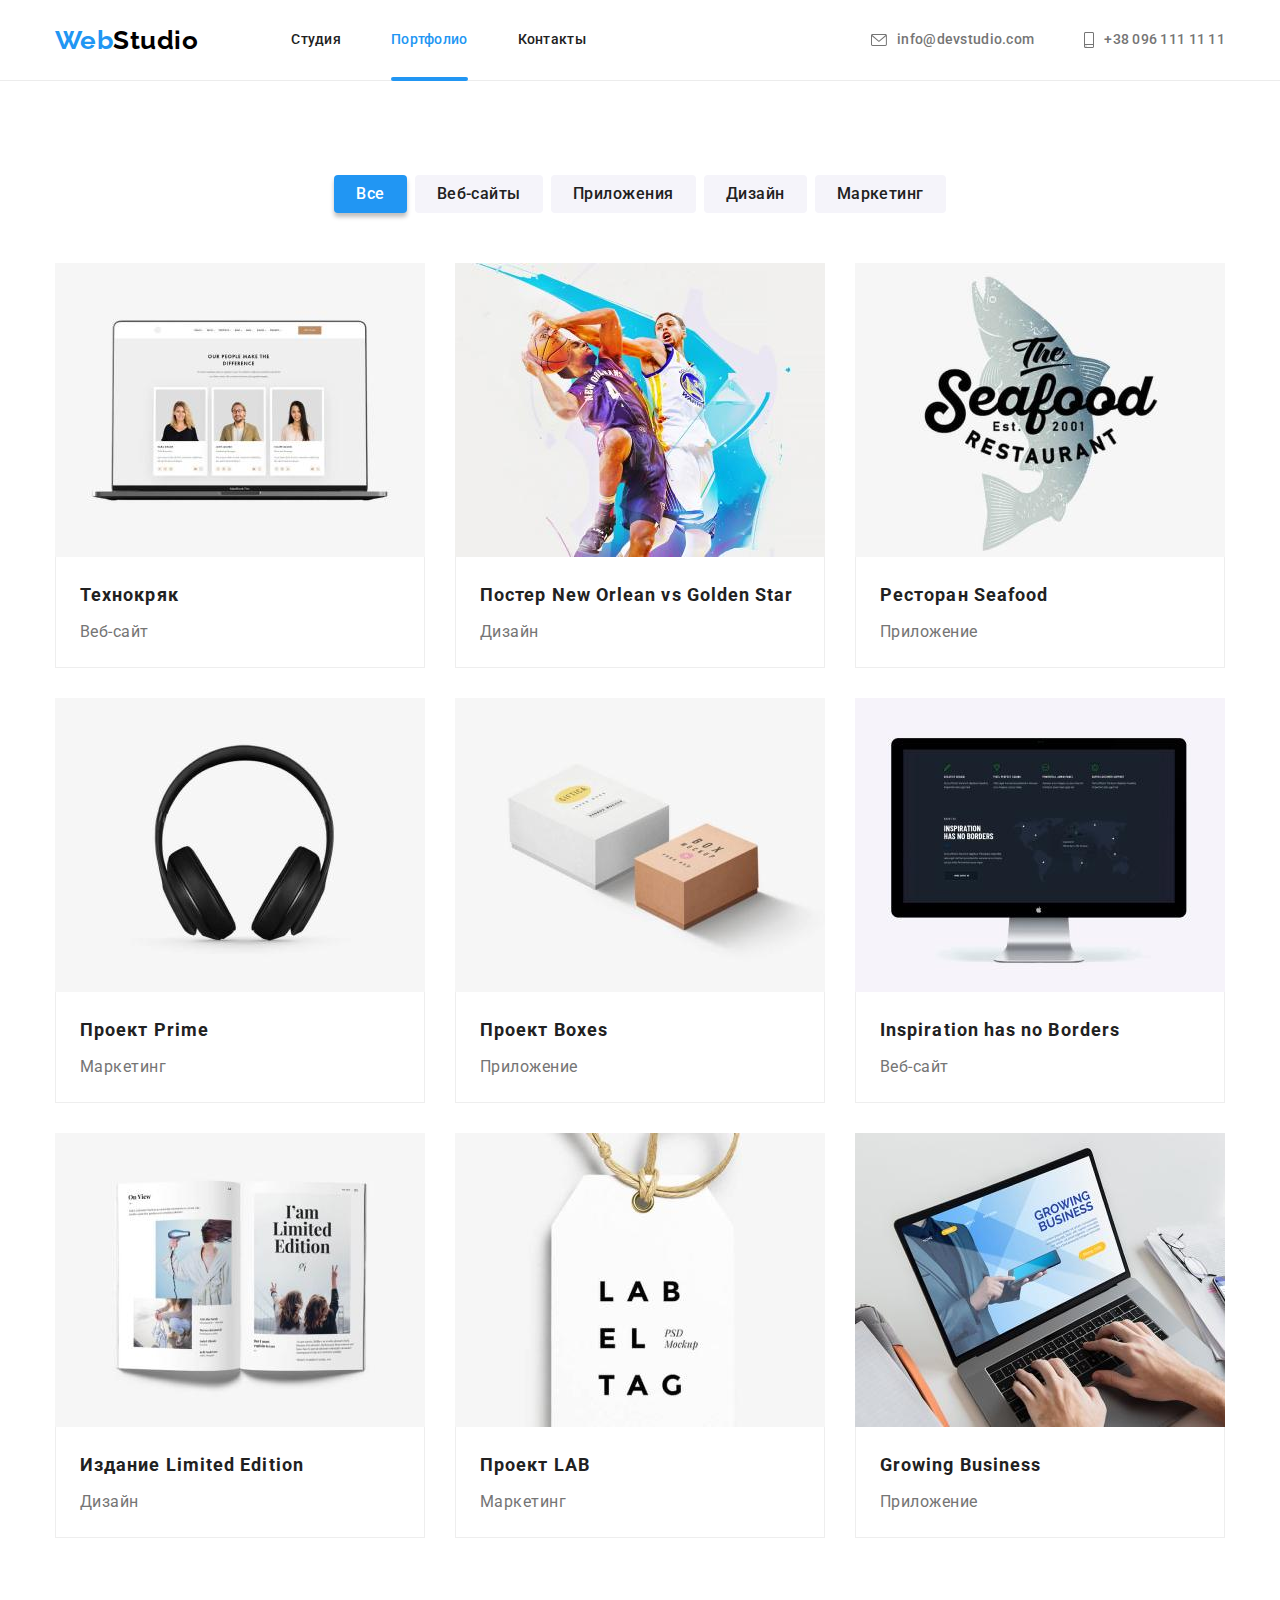
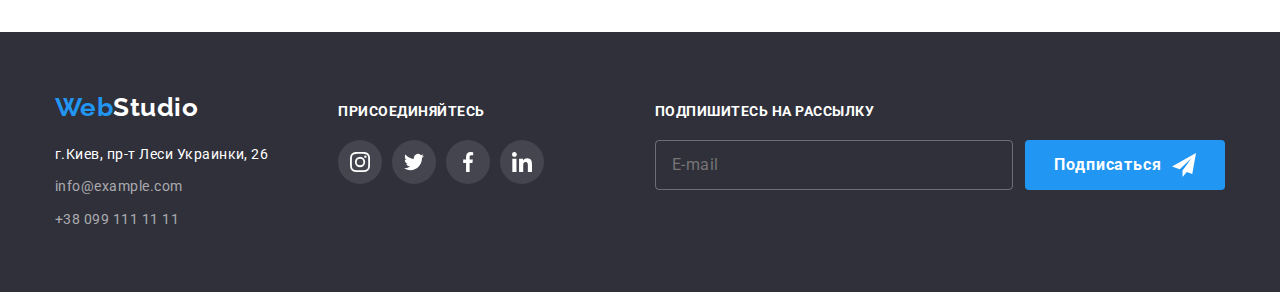
==== commit 9f429bc5: "Deletes local fonts and adds BAM methodology part of homework." ====
--- a/portfolio.html
+++ b/portfolio.html
@@ -6,52 +6,56 @@
     <meta http-equiv="X-UA-Compatible" content="IE=edge">
     <meta name="viewport" content="width=device-width, initial-scale=1.0">
     <title>Портфолио</title>
+    <link rel="preconnect" href="https://fonts.googleapis.com">
+    <link rel="preconnect" href="https://fonts.gstatic.com" crossorigin>
+    <link href="https://fonts.googleapis.com/css2?family=Raleway:wght@700&family=Roboto:wght@400;500;700;900&display=swap"
+        rel="stylesheet">
     <link rel="stylesheet" href="./css/main.min.css">
 
 </head>
 
 <body>
     <header class="header">
-        <div class="container header-content">
+        <div class="container header__container">
             <!--Лого-->
-            <a href="./index.html" class="logo link" lang="en">
-                Web<span class="header-logo">Studio</span>
+            <a href="./index.html" class="logo" lang="en">
+                Web<span class="logo__right-side logo__right-side--black">Studio</span>
             </a>
     
             <!--Навигация-->
-            <nav class="site-nav">
-                <ul class="header-list list">
-    
-                    <li class="header-item">
-                        <a href="./index.html" class="header-link link">Студия</a>
-                    </li>
-    
-                    <li class="header-item">
-                        <a href="./portfolio.html" class="header-link link current-page">Портфолио</a>
-                    </li>
-    
-                    <li class="header-item">
-                        <a href="" class="header-link link">Контакты</a>
-                    </li>
-    
+            <nav class="site-nav header__site-nav">
+                <ul class="site-nav__list">
+            
+                    <li class="site-nav__item">
+                        <a href="./index.html" class="site-nav__link">Студия</a>
+                    </li>
+            
+                    <li class="site-nav__item">
+                        <a href="./portfolio.html" class="site-nav__link site-nav__link--current">Портфолио</a>
+                    </li>
+            
+                    <li class="site-nav__item">
+                        <a href="" class="site-nav__link">Контакты</a>
+                    </li>
+            
                 </ul>
             </nav>
     
             <!--Контакты №1-->
-            <ul class="contacts-list list">
-    
-                <li class="contacts-item">
-                    <a href="mailto:info@devstudio.com" class="header-link contacts-link link">
-                        <svg class="icon-envelope" width="16" height="12">
+            <ul class="contacts header__contacts">
+    
+                <li class="contacts__item">
+                    <a href="mailto:info@devstudio.com" class="contacts__link">
+                        <svg class="contacts__icon" width="16" height="12">
                             <use href="./images/icons.svg#envelope"></use>
                         </svg>
                         info@devstudio.com
                     </a>
                 </li>
     
-                <li class="contacts-item">
-                    <a href="tel:+380961111111" class="header-link contacts-link link">
-                        <svg class="icon-smartphone" width="10" height="16">
+                <li class="contacts__item">
+                    <a href="tel:+380961111111" class="contacts__link">
+                        <svg class="contacts__icon" width="10" height="16">
                             <use href="./images/icons.svg#smartphone"></use>
                         </svg>
                         <span>+38 096 111 11 11</span>
@@ -68,173 +72,173 @@
             <h1 class="visually-hidden">Наше портфолио</h1>
             
             <!--Фильтр-->
-            <ul class="filter-list list">
-            
-                <li class="filter-item">
-                    <button class="filter-button current-filter-button btn" type="button">Все</button>
-                </li>
-            
-                <li class="filter-item">
-                    <button class="filter-button btn" type="button">Веб-сайты</button>
-                </li>
-            
-                <li class="filter-item">
-                    <button class="filter-button btn" type="button">Приложения</button>
-                </li>
-            
-                <li class="filter-item">
-                    <button class="filter-button btn" type="button">Дизайн</button>
-                </li>
-            
-                <li class="filter-item">
-                    <button class="filter-button btn" type="button">Маркетинг</button>
+            <ul class="filter">
+            
+                <li class="filter__item">
+                    <button class="filter__button filter__button--active" type="button">Все</button>
+                </li>
+            
+                <li class="filter__item">
+                    <button class="filter__button" type="button">Веб-сайты</button>
+                </li>
+            
+                <li class="filter__item">
+                    <button class="filter__button" type="button">Приложения</button>
+                </li>
+            
+                <li class="filter__item">
+                    <button class="filter__button" type="button">Дизайн</button>
+                </li>
+            
+                <li class="filter__item">
+                    <button class="filter__button" type="button">Маркетинг</button>
                 </li>
             
             </ul>
             
             <!--Примеры работ-->
-            <ul class="work-list list">
-            
-                <li class="work-item">
-                    <a class="work-link link" href="">
-                        <div class="work-thumb">
+            <ul class="work-list">
+            
+                <li class="work-list__item">
+                    <a class="work-list__link" href="">
+                        <div class="work-list__thumb">
                             <img src="./images/portfolio1.jpg" alt="Ноутбук с открытой страницей сайта" width="370" height="294">
-                            <p class="work-description">
-                                Технокряк это современная площадка распространения коронавируса. Компании используют эту платформу для цифрового
-                                шпионажа и атак на защищённые сервера конкурентов.
-                            </p>
-                        </div>
-                        <div class="work-item-content">
-                            <h2 class="work-name">Технокряк</h2>
-                            <p class="work-type">Веб-сайт</p>
-                        </div>
-                    </a>
-                </li>
-            
-                <li class="work-item">
-                    <a class="work-link link" href="">
-                        <div class="work-thumb">
+                            <p class="work-list__description">
+                                Технокряк это современная площадка распространения коронавируса. Компании используют эту платформу для цифрового
+                                шпионажа и атак на защищённые сервера конкурентов.
+                            </p>
+                        </div>
+                        <div class="work-list__content">
+                            <h2 class="work-list__name">Технокряк</h2>
+                            <p class="work-list__type">Веб-сайт</p>
+                        </div>
+                    </a>
+                </li>
+            
+                <li class="work-list__item">
+                    <a class="work-list__link" href="">
+                        <div class="work-list__thumb">
                             <img src="./images/portfolio2.jpg" alt="Два баскетболиста с баскетбольным мячом" width="370" height="294">
-                            <p class="work-description">
-                                Технокряк это современная площадка распространения коронавируса. Компании используют эту платформу для цифрового
-                                шпионажа и атак на защищённые сервера конкурентов.
-                            </p>
-                        </div>
-                        <div class="work-item-content">
-                            <h2 class="work-name">Постер <span lang="en">New Orlean vs Golden Star</span></h2>
-                            <p class="work-type">Дизайн</p>
-                        </div>
-                    </a>
-                </li>
-            
-                <li class="work-item">
-                    <a class="work-link link" href="">
-                        <div class="work-thumb">
+                            <p class="work-list__description">
+                                Технокряк это современная площадка распространения коронавируса. Компании используют эту платформу для цифрового
+                                шпионажа и атак на защищённые сервера конкурентов.
+                            </p>
+                        </div>
+                        <div class="work-list__content">
+                            <h2 class="work-list__name">Постер <span lang="en">New Orlean vs Golden Star</span></h2>
+                            <p class="work-list__type">Дизайн</p>
+                        </div>
+                    </a>
+                </li>
+            
+                <li class="work-list__item">
+                    <a class="work-list__link" href="">
+                        <div class="work-list__thumb">
                             <img src="./images/portfolio3.jpg" alt="Логотип ресторана" width="370" height="294">
-                            <p class="work-description">
-                                Технокряк это современная площадка распространения коронавируса. Компании используют эту платформу для цифрового
-                                шпионажа и атак на защищённые сервера конкурентов.
-                            </p>
-                        </div>
-                        <div class="work-item-content">
-                            <h2 class="work-name">Ресторан <span lang="en">Seafood</span></h2>
-                            <p class="work-type">Приложение</p>
-                        </div>
-                    </a>
-                </li>
-            
-                <li class="work-item">
-                    <a class="work-link link" href="">
-                        <div class="work-thumb">
+                            <p class="work-list__description">
+                                Технокряк это современная площадка распространения коронавируса. Компании используют эту платформу для цифрового
+                                шпионажа и атак на защищённые сервера конкурентов.
+                            </p>
+                        </div>
+                        <div class="work-list__content">
+                            <h2 class="work-list__name">Ресторан <span lang="en">Seafood</span></h2>
+                            <p class="work-list__type">Приложение</p>
+                        </div>
+                    </a>
+                </li>
+            
+                <li class="work-list__item">
+                    <a class="work-list__link" href="">
+                        <div class="work-list__thumb">
                             <img src="./images/portfolio4.jpg" alt="Наушники" width="370" height="294">
-                            <p class="work-description">
-                                Технокряк это современная площадка распространения коронавируса. Компании используют эту платформу для цифрового
-                                шпионажа и атак на защищённые сервера конкурентов.
-                            </p>
-                        </div>
-                        <div class="work-item-content">
-                            <h2 class="work-name">Проект <span lang="en">Prime</span></h2>
-                            <p class="work-type">Маркетинг</p>
-                        </div>
-                    </a>
-                </li>
-            
-                <li class="work-item">
-                    <a class="work-link link" href="">
-                        <div class="work-thumb">
+                            <p class="work-list__description">
+                                Технокряк это современная площадка распространения коронавируса. Компании используют эту платформу для цифрового
+                                шпионажа и атак на защищённые сервера конкурентов.
+                            </p>
+                        </div>
+                        <div class="work-list__content">
+                            <h2 class="work-list__name">Проект <span lang="en">Prime</span></h2>
+                            <p class="work-list__type">Маркетинг</p>
+                        </div>
+                    </a>
+                </li>
+            
+                <li class="work-list__item">
+                    <a class="work-list__link" href="">
+                        <div class="work-list__thumb">
                             <img src="./images/portfolio5.jpg" alt="Белая и коричневая картонные коробочки" width="370" height="294">
-                            <p class="work-description">
-                                Технокряк это современная площадка распространения коронавируса. Компании используют эту платформу для цифрового
-                                шпионажа и атак на защищённые сервера конкурентов.
-                            </p>
-                        </div>
-                        <div class="work-item-content">
-                            <h2 class="work-name">Проект <span lang="en">Boxes</span></h2>
-                            <p class="work-type">Приложение</p>
-                        </div>
-                    </a>
-                </li>
-            
-                <li class="work-item">
-                    <a class="work-link link" href="">
-                        <div class="work-thumb">
+                            <p class="work-list__description">
+                                Технокряк это современная площадка распространения коронавируса. Компании используют эту платформу для цифрового
+                                шпионажа и атак на защищённые сервера конкурентов.
+                            </p>
+                        </div>
+                        <div class="work-list__content">
+                            <h2 class="work-list__name">Проект <span lang="en">Boxes</span></h2>
+                            <p class="work-list__type">Приложение</p>
+                        </div>
+                    </a>
+                </li>
+            
+                <li class="work-list__item">
+                    <a class="work-list__link" href="">
+                        <div class="work-list__thumb">
                             <img src="./images/portfolio6.jpg" alt="Моноблок с открытой страницей сайта" width="370" height="294">
-                            <p class="work-description">
-                                Технокряк это современная площадка распространения коронавируса. Компании используют эту платформу для цифрового
-                                шпионажа и атак на защищённые сервера конкурентов.
-                            </p>
-                        </div>
-                        <div class="work-item-content">
-                            <h2 class="work-name" lang="en">Inspiration has no Borders</h2>
-                            <p class="work-type">Веб-сайт</p>
-                        </div>
-                    </a>
-                </li>
-            
-                <li class="work-item">
-                    <a class="work-link link" href="">
-                        <div class="work-thumb">
+                            <p class="work-list__description">
+                                Технокряк это современная площадка распространения коронавируса. Компании используют эту платформу для цифрового
+                                шпионажа и атак на защищённые сервера конкурентов.
+                            </p>
+                        </div>
+                        <div class="work-list__content">
+                            <h2 class="work-list__name" lang="en">Inspiration has no Borders</h2>
+                            <p class="work-list__type">Веб-сайт</p>
+                        </div>
+                    </a>
+                </li>
+            
+                <li class="work-list__item">
+                    <a class="work-list__link" href="">
+                        <div class="work-list__thumb">
                             <img src="./images/portfolio7.jpg" alt="Разворот журнала" width="370" height="294">
-                            <p class="work-description">
-                                Технокряк это современная площадка распространения коронавируса. Компании используют эту платформу для цифрового
-                                шпионажа и атак на защищённые сервера конкурентов.
-                            </p>
-                        </div>
-                        <div class="work-item-content">
-                            <h2 class="work-name">Издание <span lang="en">Limited Edition</span></h2>
-                            <p class="work-type">Дизайн</p>
-                        </div>
-                    </a>
-                </li>
-            
-                <li class="work-item">
-                    <a class="work-link link" href="">
-                        <div class="work-thumb">
+                            <p class="work-list__description">
+                                Технокряк это современная площадка распространения коронавируса. Компании используют эту платформу для цифрового
+                                шпионажа и атак на защищённые сервера конкурентов.
+                            </p>
+                        </div>
+                        <div class="work-list__content">
+                            <h2 class="work-list__name">Издание <span lang="en">Limited Edition</span></h2>
+                            <p class="work-list__type">Дизайн</p>
+                        </div>
+                    </a>
+                </li>
+            
+                <li class="work-list__item">
+                    <a class="work-list__link" href="">
+                        <div class="work-list__thumb">
                             <img src="./images/portfolio8.jpg" alt="Бирка с логотипом проекта" width="370" height="294">
-                            <p class="work-description">
-                                Технокряк это современная площадка распространения коронавируса. Компании используют эту платформу для цифрового
-                                шпионажа и атак на защищённые сервера конкурентов.
-                            </p>
-                        </div>
-                        <div class="work-item-content">
-                            <h2 class="work-name">Проект <span lang="en">LAB</span></h2>
-                            <p class="work-type">Маркетинг</p>
-                        </div>
-                    </a>
-                </li>
-            
-                <li class="work-item">
-                    <a class="work-link link" href="">
-                        <div class="work-thumb">
+                            <p class="work-list__description">
+                                Технокряк это современная площадка распространения коронавируса. Компании используют эту платформу для цифрового
+                                шпионажа и атак на защищённые сервера конкурентов.
+                            </p>
+                        </div>
+                        <div class="work-list__content">
+                            <h2 class="work-list__name">Проект <span lang="en">LAB</span></h2>
+                            <p class="work-list__type">Маркетинг</p>
+                        </div>
+                    </a>
+                </li>
+            
+                <li class="work-list__item">
+                    <a class="work-list__link" href="">
+                        <div class="work-list__thumb">
                             <img src="./images/portfolio9.jpg" alt="Ноутбук с открытой страницей приложения" width="370" height="294">
-                            <p class="work-description">
-                                Технокряк это современная площадка распространения коронавируса. Компании используют эту платформу для цифрового
-                                шпионажа и атак на защищённые сервера конкурентов.
-                            </p>
-                        </div>
-                        <div class="work-item-content">
-                            <h2 class="work-name" lang="en">Growing Business</h2>
-                            <p class="work-type">Приложение</p>
+                            <p class="work-list__description">
+                                Технокряк это современная площадка распространения коронавируса. Компании используют эту платформу для цифрового
+                                шпионажа и атак на защищённые сервера конкурентов.
+                            </p>
+                        </div>
+                        <div class="work-list__content">
+                            <h2 class="work-list__name" lang="en">Growing Business</h2>
+                            <p class="work-list__type">Приложение</p>
                         </div>
                     </a>
                 </li>
@@ -245,84 +249,85 @@
 </main>
 
 <footer class="footer">
-    <div class="container flex-footer">
+    <div class="container footer__container">
         <div class="first-footer-div">
             <!--Лого-->
-            <a href="./index.html" class="logo link" lang="en">
-                Web<span class="footer-logo">Studio</span>
+            <a href="./index.html" class="logo footer__logo" lang="en">
+                Web<span class="logo__right-side logo__right-side--white">Studio</span>
             </a>
-    
+
             <!--Контакти №2-->
             <address>
-                <ul class="footer-list list">
-    
-                    <li class="footer-item">
+                <ul class="address footer__address">
+
+                    <li class="address__item">
                         <a href="https://goo.gl/maps/CdvJLRiEL6Q8Smko8" target="_blank" rel="noreferrer noopener"
-                            class="footer-first-link footer-link link">г.Киев, пр-т Леси Украинки, 26</a>
-                    </li>
-    
-                    <li class="footer-item">
-                        <a href="mailto:info@example.com" class="footer-link link">info@example.com</a>
-                    </li>
-    
-                    <li class="footer-item">
-                        <a href="tel:+380991111111" class="footer-link link">+38 099 111 11 11</a>
-                    </li>
-    
+                            class="address__link address__link--white">г.Киев, пр-т Леси Украинки, 26</a>
+                    </li>
+
+                    <li class="address__item">
+                        <a href="mailto:info@example.com" class="address__link">info@example.com</a>
+                    </li>
+
+                    <li class="address__item">
+                        <a href="tel:+380991111111" class="address__link">+38 099 111 11 11</a>
+                    </li>
+
                 </ul>
             </address>
         </div>
-    
+
         <!--Присоединяйтесь-->
-        <div class="footer-second-div">
-            <strong class="footer-div-title">Присоединяйтесь</strong>
-            <ul class="join-list list">
-    
-                <li class="join-item">
-                    <a class="join-social-link" href="">
+        <div class="join">
+            <strong class="join__name">Присоединяйтесь</strong>
+            <ul class="join__list">
+
+                <li class="join__item">
+                    <a class="join__social-link" href="">
                         <svg width="20" height="20">
                             <use href="./images/icons.svg#instagram"></use>
                         </svg>
                     </a>
                 </li>
-    
-                <li class="join-item">
-                    <a class="join-social-link" href="">
+
+                <li class="join__item">
+                    <a class="join__social-link" href="">
                         <svg width="20" height="20">
                             <use href="./images/icons.svg#twitter"></use>
                         </svg>
                     </a>
                 </li>
-    
-                <li class="join-item">
-                    <a class="join-social-link" href="">
+
+                <li class="join__item">
+                    <a class="join__social-link" href="">
                         <svg width="20" height="20">
                             <use href="./images/icons.svg#facebook"></use>
                         </svg>
                     </a>
                 </li>
-    
-                <li class="join-item">
-                    <a class="join-social-link" href="">
+
+                <li class="join__item">
+                    <a class="join__social-link" href="">
                         <svg width="20" height="20">
                             <use href="./images/icons.svg#linkedin"></use>
                         </svg>
                     </a>
                 </li>
-    
+
             </ul>
         </div>
-    
+
         <!--Подпишитесь-->
-        <div class="footer-third-div">
-            <strong class="footer-div-title">Подпишитесь на рассылку</strong>
-    
-            <form class="subscribe-form">
+        <div class="subscribe footer__subscribe">
+            <strong class="subscribe__name">Подпишитесь на рассылку</strong>
+
+            <form class="subscribe__form">
                 <label for="subscribe-mail"></label>
-                <input class="subscribe-input" type="email" name="subscribe-mail" id="subscribe-mail" placeholder="E-mail">
-    
-                <button class="subscribe-button btn" type="submit">Подписаться
-                    <svg class="send-icon" width="24" height="24">
+                <input class="subscribe__input" type="email" name="subscribe-mail" id="subscribe-mail"
+                    placeholder="E-mail">
+
+                <button class="subscribe__button" type="submit">Подписаться
+                    <svg class="subscribe__icon" width="24" height="24">
                         <use href="./images/icons.svg#send"></use>
                     </svg>
                 </button>
--- a/css/main.min.css
+++ b/css/main.min.css
@@ -1,2 +1,2 @@
-/*! modern-normalize v1.1.0 | MIT License | https://github.com/sindresorhus/modern-normalize */*,::before,::after{box-sizing:border-box}html{line-height:1.15;-webkit-text-size-adjust:100%;-moz-tab-size:4;tab-size:4}body{margin:0;font-family:system-ui,-apple-system,"Segoe UI",Roboto,Helvetica,Arial,sans-serif,"Apple Color Emoji","Segoe UI Emoji"}hr{height:0;color:inherit}abbr[title]{text-decoration:underline dotted}b,strong{font-weight:bolder}code,kbd,samp,pre{font-family:ui-monospace, SFMono-Regular, Consolas, "Liberation Mono", Menlo, monospace;font-size:1em}small{font-size:80%}sub,sup{font-size:75%;line-height:0;position:relative;vertical-align:baseline}sub{bottom:-0.25em}sup{top:-0.5em}table{text-indent:0;border-color:inherit}button,input,optgroup,select,textarea{font-family:inherit;font-size:100%;line-height:1.15;margin:0}button,select{text-transform:none}button,[type="button"],[type="reset"],[type="submit"]{-webkit-appearance:button}::-moz-focus-inner{border-style:none;padding:0}:-moz-focusring{outline:1px dotted ButtonText}:-moz-ui-invalid{box-shadow:none}legend{padding:0}progress{vertical-align:baseline}::-webkit-inner-spin-button,::-webkit-outer-spin-button{height:auto}[type="search"]{-webkit-appearance:textfield;outline-offset:-2px}::-webkit-search-decoration{-webkit-appearance:none}::-webkit-file-upload-button{-webkit-appearance:button;font:inherit}summary{display:list-item}:root{--primary-text-color: #212121;--secondary-text-color: #757575;--accent-text-color: #2196f3;--button-first-text-color: #212121;--button-second-text-color: #fff;--button-first-bg-color: #f5f4fa;--button-second-bg-color: #2196f3;--primary-background-color: #fff;--second-background-color: #2f303a;--third-background-color: #f5f4fa;--footer-link-color: rgba(255, 255, 255, 0.6);--just-white-color: #fff;--main-logo-color: #2196f3;--second-logo-color: #000;--third-logo-color: #fff;--hero-button-hover-bgcolor: #188ce8;--work-content-border-color: #eee;--header-border-color: #ececec;--features-icon-bgcolor: #f5f4fa;--members-primary-icon-color: #afb1b8;--members-accent-icon-color: #fff;--members-accent-icon-bgcolor: #2196f3;--clients-primary-icon-color: #afb1b8;--clients-accent-icon-color: #2196f3;--join-icon-color: #fff;--join-primary-icon-bgcolor: rgba(255, 255, 255, 0.1);--join-accent-icon-bgcolor: #2196f3;--cubic: cubic-bezier(0.4, 0, 0.2, 1)}.visually-hidden{position:absolute;width:1px;height:1px;margin:-1px;padding:0;overflow:hidden;border:0;clip:rect(0 0 0 0)}@font-face{font-family:"Roboto";font-style:normal;font-weight:400;font-display:swap;src:url(../../fonts/roboto-regular.woff) format("woff"),url(../../fonts/roboto-regular.woff2) format("woff2")}@font-face{font-family:"Roboto";font-style:normal;font-weight:500;font-display:swap;src:url(../../fonts/roboto-medium.woff) format("woff"),url(../../fonts/roboto-medium.woff2) format("woff2")}@font-face{font-family:"Roboto";font-style:normal;font-weight:700;font-display:swap;src:url(../../fonts/roboto-bold.woff) format("woff"),url(../../fonts/roboto-bold.woff2) format("woff2")}@font-face{font-family:"Roboto";font-style:normal;font-weight:900;font-display:swap;src:url(../../fonts/roboto-black.woff) format("woff"),url(../../fonts/roboto-black.woff2) format("woff2")}@font-face{font-family:"Raleway";font-style:normal;font-weight:700;font-display:swap;src:url(../../fonts/raleway-bold.woff) format("woff"),url(../../fonts/raleway-bold.woff2) format("woff2")}body{font-family:Roboto, sans-serif;color:var(--primary-text-color);letter-spacing:0.03em}.link{text-decoration:none}.list{list-style-type:none}.btn{cursor:pointer;border:none}h1,h2,h3,h4,h5,h6,p,ul{padding:0;margin:0}img{display:block;max-width:100%;height:auto}.container{width:1200px;margin-right:auto;margin-left:auto;padding-right:15px;padding-left:15px}.logo{display:block;font-family:Raleway, sans-serif;font-weight:700;font-size:26px;line-height:1.19;color:var(--main-logo-color)}.header-logo{color:var(--second-logo-color)}.footer-logo{color:var(--third-logo-color)}.footer .logo{margin-bottom:20px}.site-nav{display:flex;margin-left:93px}.header-list{display:flex}.header-item:not(:last-child){margin-right:50px}.header-link{display:block;padding:32px 0;font-weight:500;font-size:14px;line-height:1.14;letter-spacing:0.02em;color:inherit;transition:color 250ms var(--cubic)}.header-link:hover,.header-link:focus,.footer-link:hover,.footer-link:focus{color:var(--accent-text-color)}.current-page{position:relative;color:var(--accent-text-color)}.current-page::after{content:"";position:absolute;bottom:-1px;display:block;border-radius:2px;width:100%;height:4px;background-color:var(--accent-text-color)}.contacts-list{display:flex;margin-left:auto}.contacts-item:not(:last-child){margin-right:50px}.icon-envelope,.icon-smartphone{margin-right:10px;fill:currentColor}.contacts-link{display:flex;align-items:center;color:var(--secondary-text-color)}.section{padding-top:94px;padding-bottom:94px}.first-footer-div{margin-right:70px}.footer-item:not(:last-child){margin-bottom:9px}.footer-link{font-style:normal;font-size:14px;line-height:1.71;color:var(--footer-link-color);transition:color 250ms var(--cubic)}.footer-first-link{color:var(--just-white-color)}.footer-div-title{display:block;margin-bottom:20px;font-weight:700;font-size:14px;line-height:1.14;text-transform:uppercase;color:var(--just-white-color)}.join-list{display:flex;justify-content:center}.join-item:not(:last-child){margin-right:10px}.join-social-link{display:flex;justify-content:center;align-items:center;width:44px;height:44px;border-radius:50%;fill:var(--join-icon-color);background-color:var(--join-primary-icon-bgcolor);transition:background-color 250ms var(--cubic)}.join-social-link:hover,.join-social-link:focus{background-color:var(--join-accent-icon-bgcolor);outline:none}.footer-third-div{margin-left:auto}.subscribe-form{display:flex}.subscribe-input{width:358px;padding:14px 16px;margin-right:12px;border:1px solid rgba(255,255,255,0.3);border-radius:4px;line-height:1.25;letter-spacing:0.03em;color:rgba(255,255,255,0.6);background-color:transparent;transition:border 250ms var(--cubic),box-shadow 250ms var(--cubic)}.subscribe-input:hover,.subscribe-input:focus{border:1px solid #2196f3;box-shadow:0px 4px 4px rgba(0,0,0,0.15);outline:none}.subscribe-button{display:flex;justify-content:center;align-items:center;min-width:200px;padding:10px;font-weight:700;line-height:1.87;letter-spacing:0.06em;color:var(--just-white-color);background:#2196f3;border-radius:4px;transition:box-shadow 250ms var(--cubic)}.send-icon{margin-left:10px}.subscribe-button:hover,.subscribe-button:focus{box-shadow:0px 4px 4px rgba(0,0,0,0.15)}.filter-list{display:flex;justify-content:center;margin-bottom:50px}.filter-button{padding:6px 22px;border-radius:4px;font-family:inherit;font-weight:500;font-size:16px;line-height:1.62;text-align:center;letter-spacing:inherit;color:var(--button-first-text-color);background-color:var(--button-first-bg-color);transition:color 250ms var(--cubic),background-color 250ms var(--cubic),box-shadow 250ms var(--cubic)}.filter-item:not(:last-child){margin-right:8px}.current-filter-button,.filter-button:hover,.filter-button:focus{color:var(--button-second-text-color);background-color:var(--button-second-bg-color);box-shadow:0px 4px 4px rgba(0,0,0,0.25)}.backdrop{position:fixed;top:0;left:0;width:100%;height:100%;background-color:rgba(0,0,0,0.2);opacity:1;transition:opacity 250ms var(--cubic)}.backdrop.is-hidden{visibility:hidden;opacity:0;pointer-events:none}.modal{position:absolute;top:50%;left:50%;transform:translate(-50%, -50%) scale(1);padding:40px 44px 40px 36px;width:528px;min-height:581px;border-radius:4px;background-color:#fff;box-shadow:0px 1px 3px rgba(0,0,0,0.12),0px 1px 1px rgba(0,0,0,0.14),0px 2px 1px rgba(0,0,0,0.2);transition:transform 250ms var(--cubic)}.backdrop.is-hidden .modal{transform:translate(-50%, -50%) scale(0.9)}.close-button{position:absolute;top:8px;right:8px;display:flex;justify-content:center;align-items:center;width:30px;height:30px;border-radius:50%;background-color:#fff;border:1px solid rgba(0,0,0,0.1);cursor:pointer;transition:fill 250ms var(--cubic)}.close-button:focus,.close-button:hover{fill:#2196f3}.modal-title{display:block;margin-bottom:12px;font-size:20px;line-height:1.15;text-align:center}.modal-form{width:448px;margin-left:auto;margin-right:auto}.form-group{display:flex;flex-direction:column;margin-bottom:10px}.form-group label{margin-bottom:4px;font-size:12px;line-height:1.17;letter-spacing:0.01em;color:#757575}.form-group input{width:100%;height:40px;border:1px solid rgba(33,33,33,0.2);border-radius:4px;padding:11px 11px 11px 42px;font-size:14px;transition:border 250ms var(--cubic)}.modal-input-div{position:relative}.modal-input-icon{position:absolute;top:50%;left:12px;transform:translateY(-50%);transition:fill 250ms var(--cubic)}.form-group input:hover,.form-group input:focus{border:1px solid #2196f3;outline:none}.form-group input:hover+.modal-input-icon,.form-group input:focus+.modal-input-icon{fill:#2196f3}.form-group textarea{height:120px;border:1px solid rgba(33,33,33,0.2);border-radius:4px;padding:12px 16px;resize:none;font-size:14px;transition:border 250ms var(--cubic)}.textarea{margin-bottom:20px}.form-group textarea:hover,.form-group textarea:focus{border:1px solid #2196f3;outline:none}.form-group textarea::placeholder{font-size:12px;line-height:1.17;letter-spacing:0.01em;color:rgba(117,117,117,0.5)}.modal-checkbox{margin-bottom:30px}.modal-checkbox-input{position:absolute;width:1px;height:1px;margin:-1px;border:0;padding:0;clip:rect(0 0 0 0);overflow:hidden}.modal-checkbox-label{display:flex;justify-content:center;align-items:center;font-size:14px;line-height:1.71;letter-spacing:0.03em;color:#757575}.modal-checkbox-label span{display:flex;justify-content:center;align-items:center;width:16px;height:15px;margin-right:8px;border:1px solid #000000;border-radius:4px;box-shadow:0px 4px 4px rgba(0,0,0,0.25);cursor:pointer;transition:background-color 250ms var(--cubic),border 250ms var(--cubic)}.modal-checkbox-input:checked+.modal-checkbox-label span{background-color:#2196f3;border:transparent;box-shadow:none}.modal-checkbox-input:hover+.modal-checkbox-label>span,.modal-checkbox-input:focus+.modal-checkbox-label>span{border:2px solid #000000}.modal-checkbox-link{color:#2196f3}.modal-button{display:flex;justify-content:center;align-items:center;min-width:200px;margin:auto;padding:10px;font-weight:700;line-height:1.87;letter-spacing:0.06em;color:var(--just-white-color);background-color:#2196f3;border-radius:4px;box-shadow:0px 4px 4px rgba(0,0,0,0.15);transition:background-color 250ms var(--cubic)}.modal-button:hover,.modal-button:focus{background-color:#188ce8}.header{border-bottom:1px solid var(--header-border-color)}.header-content{display:flex;align-items:center}.hero{max-width:1600px;height:600px;margin-left:auto;margin-right:auto;padding-top:200px;padding-bottom:200px;background-color:var(--second-background-color);background-image:linear-gradient(to right, rgba(47,48,58,0.4), rgba(47,48,58,0.4)),url(../images/hero.jpg);background-position:center;background-size:cover;background-repeat:no-repeat;text-align:center}.hero-title{margin-bottom:30px;font-weight:900;font-size:44px;line-height:1.36;text-align:center;letter-spacing:0.06em;text-transform:uppercase;color:var(--just-white-color)}.hero-button{min-width:200px;padding:10px 32px;border-radius:4px;font-family:inherit;font-weight:700;font-size:16px;line-height:1.87;letter-spacing:0.06em;color:var(--button-second-text-color);background-color:var(--button-second-bg-color);transition:background-color 250ms var(--cubic)}.hero-button:hover,.hero-button:focus{background-color:var(--hero-button-hover-bgcolor)}.features-list{display:flex;justify-content:space-between}.features-item{flex-basis:calc((100% - 90px) / 4)}.features-icon-div{display:flex;justify-content:center;align-items:center;margin-bottom:30px;width:270px;height:120px;border-radius:4px;background-color:var(--features-icon-bgcolor)}.features-item-title{margin-bottom:10px;font-weight:700;font-size:14px;line-height:1.14;text-transform:uppercase}.features-item-text{font-size:14px;line-height:1.71;color:var(--secondary-text-color)}.speciality{padding-top:0}.speciality-title{margin-bottom:50px;font-weight:700;font-size:36px;line-height:1.17;text-align:center}.speciality-list{display:flex}.speciality-item{flex-basis:calc((100% - 60px) / 3)}.speciality-item:not(:last-child){margin-right:30px}.speciality-thumb{position:relative}.speciality-item-title{position:absolute;bottom:0px;display:flex;justify-content:center;align-items:center;width:100%;height:70px;font-weight:700;font-size:14px;line-height:1.14;text-transform:uppercase;color:var(--just-white-color);background-color:rgba(47,48,58,0.8)}.members{background-color:var(--third-background-color)}.members-list{display:flex}.members-item{flex-basis:calc((100% - 90px) / 4);border-radius:0px 0px 4px 4px;background-color:var(--primary-background-color);box-shadow:0px 1px 3px rgba(0,0,0,0.12),0px 1px 1px rgba(0,0,0,0.14),0px 2px 1px rgba(0,0,0,0.2)}.members-item:not(:last-child){margin-right:30px}.members-title{margin-bottom:50px;font-weight:700;font-size:36px;line-height:1.17;text-align:center}.members-content{padding-top:30px;padding-bottom:30px}.members-name{margin-bottom:10px;font-weight:500;font-size:16px;line-height:1.19;text-align:center}.members-speciality{margin-bottom:16px;font-size:16px;line-height:1.19;text-align:center;color:var(--secondary-text-color)}.members-sociallink-list{display:flex;justify-content:center}.members-sociallink-item:not(:last-child){margin-right:10px}.members-social-link{display:flex;justify-content:center;align-items:center;width:44px;height:44px;border-radius:50%;fill:var(--members-primary-icon-color);transition:background-color 250ms var(--cubic),fill 250ms var(--cubic)}.members-social-link:hover,.members-social-link:focus{background-color:var(--members-accent-icon-bgcolor);fill:var(--members-accent-icon-color);outline:none}.client-title{margin-bottom:50px;font-weight:700;font-size:36px;line-height:1.17;text-align:center}.client-list{display:flex;justify-content:space-between}.client-link{display:flex;justify-content:center;align-items:center;width:170px;height:92px;border-radius:4px;fill:var(--clients-primary-icon-color);border:1px solid var(--clients-primary-icon-color);transition:fill 250ms var(--cubic),border-color 250ms var(--cubic)}.client-link:hover,.client-link:focus{fill:var(--clients-accent-icon-color);border-color:var(--clients-accent-icon-color);outline:none}.footer{padding-top:60px;padding-bottom:60px;background-color:var(--second-background-color)}.flex-footer{display:flex;align-items:baseline}.work-list{display:flex;flex-wrap:wrap;margin-top:-30px;margin-left:-30px}.work-item{flex-basis:calc(100% / 3 - 30px);margin-top:30px;margin-left:30px}.work-link{display:block;transition:box-shadow 250ms var(--cubic)}.work-thumb{position:relative;overflow:hidden}.work-description{position:absolute;top:0px;display:flex;justify-content:center;align-items:center;transform:translateY(100%);height:100%;width:100%;padding:24px;font-size:18px;line-height:1.56;color:#ffffff;background-color:rgba(33,150,243,0.9);transition:transform 250ms var(--cubic)}.work-link:hover,.work-link:focus{box-shadow:0px 4px 4px rgba(0,0,0,0.25);outline:none}.work-link:hover .work-description,.work-link:focus .work-description{transform:translateY(0)}.work-item-content{padding:20px 24px;border:1px solid var(--work-content-border-color);border-top:none}.work-name{margin-bottom:4px;font-weight:700;font-size:18px;line-height:2;letter-spacing:0.06em;color:var(--primary-text-color)}.work-type{font-size:16px;line-height:1.87;color:var(--secondary-text-color)}
+/*! modern-normalize v1.1.0 | MIT License | https://github.com/sindresorhus/modern-normalize */*,::before,::after{box-sizing:border-box}html{line-height:1.15;-webkit-text-size-adjust:100%;-moz-tab-size:4;tab-size:4}body{margin:0;font-family:system-ui,-apple-system,"Segoe UI",Roboto,Helvetica,Arial,sans-serif,"Apple Color Emoji","Segoe UI Emoji"}hr{height:0;color:inherit}abbr[title]{text-decoration:underline dotted}b,strong{font-weight:bolder}code,kbd,samp,pre{font-family:ui-monospace, SFMono-Regular, Consolas, "Liberation Mono", Menlo, monospace;font-size:1em}small{font-size:80%}sub,sup{font-size:75%;line-height:0;position:relative;vertical-align:baseline}sub{bottom:-0.25em}sup{top:-0.5em}table{text-indent:0;border-color:inherit}button,input,optgroup,select,textarea{font-family:inherit;font-size:100%;line-height:1.15;margin:0}button,select{text-transform:none}button,[type="button"],[type="reset"],[type="submit"]{-webkit-appearance:button}::-moz-focus-inner{border-style:none;padding:0}:-moz-focusring{outline:1px dotted ButtonText}:-moz-ui-invalid{box-shadow:none}legend{padding:0}progress{vertical-align:baseline}::-webkit-inner-spin-button,::-webkit-outer-spin-button{height:auto}[type="search"]{-webkit-appearance:textfield;outline-offset:-2px}::-webkit-search-decoration{-webkit-appearance:none}::-webkit-file-upload-button{-webkit-appearance:button;font:inherit}summary{display:list-item}:root{--primary-text-color: #212121;--secondary-text-color: #757575;--accent-text-color: #2196f3;--button-first-text-color: #212121;--button-second-text-color: #fff;--button-first-bg-color: #f5f4fa;--button-second-bg-color: #2196f3;--primary-background-color: #fff;--second-background-color: #2f303a;--third-background-color: #f5f4fa;--footer-link-color: rgba(255, 255, 255, 0.6);--just-white-color: #fff;--main-logo-color: #2196f3;--second-logo-color: #000;--third-logo-color: #fff;--hero-button-hover-bgcolor: #188ce8;--work-content-border-color: #eee;--header-border-color: #ececec;--features-icon-bgcolor: #f5f4fa;--members-primary-icon-color: #afb1b8;--members-accent-icon-color: #fff;--members-accent-icon-bgcolor: #2196f3;--clients-primary-icon-color: #afb1b8;--clients-accent-icon-color: #2196f3;--join-icon-color: #fff;--join-primary-icon-bgcolor: rgba(255, 255, 255, 0.1);--join-accent-icon-bgcolor: #2196f3;--backdrop-color: rgba(0, 0, 0, 0.2);--placeholder-text-color: rgba(117, 117, 117, 0.5);--cubic: cubic-bezier(0.4, 0, 0.2, 1);--main-font-family: Roboto, sans-serif;--second-font-family: Raleway, sans-serif}.social-list__link,.join__social-link,.subscribe__button,.modal__close-button,.modal-form__checkbox-label,.modal-form__custom-icon,.modal-form__button,.features__icon,.speciality__name{display:flex;justify-content:center;align-items:center}.visually-hidden{position:absolute;width:1px;height:1px;margin:-1px;padding:0;overflow:hidden;border:0;clip:rect(0 0 0 0)}body{font-family:var(--main-font-family);color:var(--primary-text-color);letter-spacing:0.03em}h1,h2,h3,h4,h5,h6,p,ul{padding:0;margin:0}img{display:block;max-width:100%;height:auto}.container{width:1200px;margin-right:auto;margin-left:auto;padding-right:15px;padding-left:15px}.header__container{display:flex;align-items:center}.footer__container{display:flex;align-items:baseline}.logo{display:block;font-family:var(--second-font-family);font-weight:700;font-size:26px;line-height:1.19;color:var(--main-logo-color);text-decoration:none}.logo__right-side--black{color:var(--second-logo-color)}.logo__right-side--white{color:var(--third-logo-color)}.footer__logo{margin-bottom:20px}.site-nav{display:flex}.site-nav__list{display:flex;list-style-type:none}.site-nav__item:not(:last-child){margin-right:50px}.site-nav__link{display:block;padding:32px 0;font-weight:500;font-size:14px;line-height:1.14;letter-spacing:0.02em;color:inherit;text-decoration:none;transition:color 250ms var(--cubic)}.site-nav__link:hover,.site-nav__link:focus{color:var(--accent-text-color)}.site-nav__link--current{position:relative;color:var(--accent-text-color)}.site-nav__link--current::after{content:"";position:absolute;bottom:-1px;display:block;border-radius:2px;width:100%;height:4px;background-color:var(--accent-text-color)}.header__site-nav{margin-left:93px}.contacts{display:flex;list-style-type:none}.contacts__item:not(:last-child){margin-right:50px}.contacts__icon{margin-right:10px;fill:currentColor}.contacts__link{display:flex;align-items:center;padding:32px 0;font-weight:500;font-size:14px;line-height:1.14;letter-spacing:0.02em;color:var(--secondary-text-color);text-decoration:none;transition:color 250ms var(--cubic)}.contacts__link:hover,.contacts__link:focus{color:var(--accent-text-color)}.header__contacts{margin-left:auto}.section{padding-top:94px;padding-bottom:94px}.social-list{display:flex;justify-content:center;list-style-type:none}.social-list__item:not(:last-child){margin-right:10px}.social-list__link{width:44px;height:44px;border-radius:50%;fill:var(--members-primary-icon-color);transition:background-color 250ms var(--cubic),fill 250ms var(--cubic)}.social-list__link:hover,.social-list__link:focus{background-color:var(--members-accent-icon-bgcolor);fill:var(--members-accent-icon-color);outline:none}.address{list-style-type:none}.address__item:not(:last-child){margin-bottom:9px}.address__link{font-style:normal;font-size:14px;line-height:1.71;color:var(--footer-link-color);transition:color 250ms var(--cubic);text-decoration:none}.address__link:hover,.address__link:focus{color:var(--accent-text-color)}.address__link--white{color:var(--just-white-color)}.footer__address{margin-right:70px}.join__name{display:block;margin-bottom:20px;font-weight:700;font-size:14px;line-height:1.14;text-transform:uppercase;color:var(--just-white-color)}.join__list{display:flex;justify-content:center;list-style-type:none}.join__item:not(:last-child){margin-right:10px}.join__social-link{width:44px;height:44px;border-radius:50%;fill:var(--join-icon-color);background-color:var(--join-primary-icon-bgcolor);transition:background-color 250ms var(--cubic)}.join__social-link:hover,.join__social-link:focus{background-color:var(--join-accent-icon-bgcolor);outline:none}.footer__subscribe{margin-left:auto}.subscribe__name{display:block;margin-bottom:20px;font-weight:700;font-size:14px;line-height:1.14;text-transform:uppercase;color:var(--just-white-color)}.subscribe__form{display:flex}.subscribe__input{width:358px;padding:14px 16px;margin-right:12px;border:1px solid rgba(255,255,255,0.3);border-radius:4px;line-height:1.25;letter-spacing:0.03em;color:rgba(255,255,255,0.6);background-color:transparent;transition:border 250ms var(--cubic),box-shadow 250ms var(--cubic)}.subscribe__input:hover,.subscribe__input:focus{border:1px solid #2196f3;box-shadow:0px 4px 4px rgba(0,0,0,0.15);outline:none}.subscribe__button{min-width:200px;padding:10px;font-weight:700;line-height:1.87;letter-spacing:0.06em;color:var(--just-white-color);background:#2196f3;border-radius:4px;cursor:pointer;border:none;transition:box-shadow 250ms var(--cubic)}.subscribe__button:hover,.subscribe__button:focus{box-shadow:0px 4px 4px rgba(0,0,0,0.15)}.subscribe__icon{margin-left:10px}.filter{display:flex;justify-content:center;margin-bottom:50px;list-style-type:none}.filter__item:not(:last-child){margin-right:8px}.filter__button{padding:6px 22px;border-radius:4px;font-family:inherit;font-weight:500;font-size:16px;line-height:1.62;text-align:center;letter-spacing:inherit;color:var(--button-first-text-color);background-color:var(--button-first-bg-color);cursor:pointer;border:none;transition:color 250ms var(--cubic),background-color 250ms var(--cubic),box-shadow 250ms var(--cubic)}.filter__button:hover,.filter__button:focus,.filter__button--active{color:var(--button-second-text-color);background-color:var(--button-second-bg-color);box-shadow:0px 4px 4px rgba(0,0,0,0.25)}.backdrop{position:fixed;top:0;left:0;width:100%;height:100%;background-color:var(--backdrop-color);opacity:1;transition:opacity 250ms var(--cubic)}.backdrop.is-hidden{visibility:hidden;opacity:0;pointer-events:none}.modal{position:absolute;top:50%;left:50%;transform:translate(-50%, -50%) scale(1);padding:40px 44px 40px 36px;width:528px;min-height:581px;border-radius:4px;background-color:var(--just-white-color);box-shadow:0px 1px 3px rgba(0,0,0,0.12),0px 1px 1px rgba(0,0,0,0.14),0px 2px 1px rgba(0,0,0,0.2);transition:transform 250ms var(--cubic)}.backdrop.is-hidden .modal{transform:translate(-50%, -50%) scale(0.9)}.modal__close-button{position:absolute;top:8px;right:8px;width:30px;height:30px;border-radius:50%;background-color:var(--just-white-color);border:1px solid rgba(0,0,0,0.1);cursor:pointer;transition:fill 250ms var(--cubic)}.modal__close-button:hover,.modal__close-button:focus{fill:var(--accent-text-color)}.modal-form__name{display:block;margin-bottom:12px;font-size:20px;line-height:1.15;text-align:center}.modal-form{width:448px;margin-left:auto;margin-right:auto}.modal-form__group{display:flex;flex-direction:column;margin-bottom:10px}.modal-form__group--bottom{margin-bottom:20px}.modal-form__label{margin-bottom:4px;font-size:12px;line-height:1.17;letter-spacing:0.01em;color:var(--secondary-text-color)}.modal-form__input{width:100%;height:40px;border:1px solid rgba(33,33,33,0.2);border-radius:4px;padding:11px 11px 11px 42px;font-size:14px;transition:border 250ms var(--cubic)}.modal-form__input:hover,.modal-form__input:focus{border:1px solid #2196f3;outline:none}.modal-form__input:hover+.modal-form__icon,.modal-form__input:focus+.modal-form__icon{fill:#2196f3}.modal-form__thumb{position:relative}.modal-form__icon{position:absolute;top:50%;left:12px;transform:translateY(-50%);transition:fill 250ms var(--cubic)}.modal-form__textarea{height:120px;border:1px solid rgba(33,33,33,0.2);border-radius:4px;padding:12px 16px;resize:none;font-size:14px;transition:border 250ms var(--cubic)}.modal-form__textarea:hover,.modal-form__textarea:focus{border:1px solid #2196f3;outline:none}.modal-form__textarea::placeholder{font-size:12px;line-height:1.17;letter-spacing:0.01em;color:var(--placeholder-text-color)}.modal-form__checkbox-group{margin-bottom:30px}.modal-form__checkbox-input{position:absolute;width:1px;height:1px;margin:-1px;border:0;padding:0;clip:rect(0 0 0 0);overflow:hidden}.modal-form__checkbox-label{font-size:14px;line-height:1.71;letter-spacing:0.03em;color:var(--secondary-text-color)}.modal-form__custom-icon{width:16px;height:15px;margin-right:8px;border:1px solid #000000;border-radius:4px;box-shadow:0px 4px 4px rgba(0,0,0,0.25);cursor:pointer;transition:background-color 250ms var(--cubic),border 250ms var(--cubic)}.modal-form__checkbox-input:checked+.modal-form__checkbox-label .modal-form__custom-icon{background-color:#2196f3;border:transparent;box-shadow:none}.modal-form__checkbox-input:hover+.modal-form__checkbox-label .modal-form__custom-icon,.modal-form__checkbox-input:focus+.modal-form__checkbox-label .modal-form__custom-icon{border:2px solid #000000}.modal-form__checkbox-link{color:#2196f3}.modal-form__button{min-width:200px;margin:auto;padding:10px;font-weight:700;line-height:1.87;letter-spacing:0.06em;color:var(--just-white-color);background-color:var(--button-second-bg-color);border-radius:4px;box-shadow:0px 4px 4px rgba(0,0,0,0.15);cursor:pointer;border:none;transition:background-color 250ms var(--cubic)}.modal-form__button:hover,.modal-form__button:focus{background-color:var(--hero-button-hover-bgcolor)}.header{border-bottom:1px solid var(--header-border-color)}.hero{max-width:1600px;height:600px;margin-left:auto;margin-right:auto;padding-top:200px;padding-bottom:200px;background-color:var(--second-background-color);background-image:linear-gradient(to right, rgba(47,48,58,0.4), rgba(47,48,58,0.4)),url(../images/hero.jpg);background-position:center;background-size:cover;background-repeat:no-repeat;text-align:center}.hero__title{margin-bottom:30px;font-weight:900;font-size:44px;line-height:1.36;text-align:center;letter-spacing:0.06em;text-transform:uppercase;color:var(--just-white-color)}.hero__button{min-width:200px;padding:10px 32px;border-radius:4px;font-family:inherit;font-weight:700;font-size:16px;line-height:1.87;letter-spacing:0.06em;color:var(--button-second-text-color);background-color:var(--button-second-bg-color);cursor:pointer;border:none;transition:background-color 250ms var(--cubic)}.hero__button:hover,.hero__button:focus{background-color:var(--hero-button-hover-bgcolor)}.features{display:flex;justify-content:space-between;list-style-type:none}.features__item{flex-basis:calc((100% - 90px) / 4)}.features__icon{margin-bottom:30px;width:270px;height:120px;border-radius:4px;background-color:var(--features-icon-bgcolor)}.features__name{margin-bottom:10px;font-weight:700;font-size:14px;line-height:1.14;text-transform:uppercase}.features__text{font-size:14px;line-height:1.71;color:var(--secondary-text-color)}.speciality{padding-top:0}.speciality__title{text-align:center;margin-bottom:50px;font-weight:700;font-size:36px;line-height:1.17}.speciality__list{display:flex;list-style-type:none}.speciality__item{flex-basis:calc((100% - 60px) / 3)}.speciality__item:not(:last-child){margin-right:30px}.speciality__thumb{position:relative}.speciality__name{position:absolute;bottom:0px;width:100%;height:70px;font-weight:700;font-size:14px;line-height:1.14;text-transform:uppercase;color:var(--just-white-color);background-color:rgba(47,48,58,0.8)}.members{background-color:var(--third-background-color)}.members__title{margin-bottom:50px;font-weight:700;font-size:36px;line-height:1.17;text-align:center}.members__list{display:flex;list-style-type:none}.members__item{flex-basis:calc((100% - 90px) / 4);border-radius:0px 0px 4px 4px;background-color:var(--primary-background-color);box-shadow:0px 1px 3px rgba(0,0,0,0.12),0px 1px 1px rgba(0,0,0,0.14),0px 2px 1px rgba(0,0,0,0.2)}.members__item:not(:last-child){margin-right:30px}.members__content{padding-top:30px;padding-bottom:30px}.members__name{margin-bottom:10px;font-weight:500;font-size:16px;line-height:1.19;text-align:center}.members__speciality{margin-bottom:16px;font-size:16px;line-height:1.19;text-align:center;color:var(--secondary-text-color)}.client__title{margin-bottom:50px;font-weight:700;font-size:36px;line-height:1.17;text-align:center}.client__list{display:flex;justify-content:space-between;list-style-type:none}.client__link{display:flex;justify-content:center;align-items:center;width:170px;height:92px;border-radius:4px;fill:var(--clients-primary-icon-color);border:1px solid var(--clients-primary-icon-color);transition:fill 250ms var(--cubic),border-color 250ms var(--cubic)}.client__link:hover,.client__link:focus{fill:var(--clients-accent-icon-color);border-color:var(--clients-accent-icon-color);outline:none}.footer{padding-top:60px;padding-bottom:60px;background-color:var(--second-background-color)}.work-list{display:flex;flex-wrap:wrap;margin-top:-30px;margin-left:-30px;list-style-type:none}.work-list__item{flex-basis:calc(100% / 3 - 30px);margin-top:30px;margin-left:30px}.work-list__thumb{position:relative;overflow:hidden}.work-list__link{display:block;transition:box-shadow 250ms var(--cubic);text-decoration:none}.work-list__link:hover,.work-list__link:focus{box-shadow:0px 4px 4px rgba(0,0,0,0.25);outline:none}.work-list__link:hover .work-list__description,.work-list__link:focus .work-list__description{transform:translateY(0)}.work-list__description{position:absolute;top:0px;display:flex;justify-content:center;align-items:center;transform:translateY(100%);height:100%;width:100%;padding:24px;font-size:18px;line-height:1.56;color:#ffffff;background-color:rgba(33,150,243,0.9);transition:transform 250ms var(--cubic)}.work-list__content{padding:20px 24px;border:1px solid var(--work-content-border-color);border-top:none}.work-list__name{margin-bottom:4px;font-weight:700;font-size:18px;line-height:2;letter-spacing:0.06em;color:var(--primary-text-color)}.work-list__type{font-size:16px;line-height:1.87;color:var(--secondary-text-color)}
 /*# sourceMappingURL=main.min.css.map */